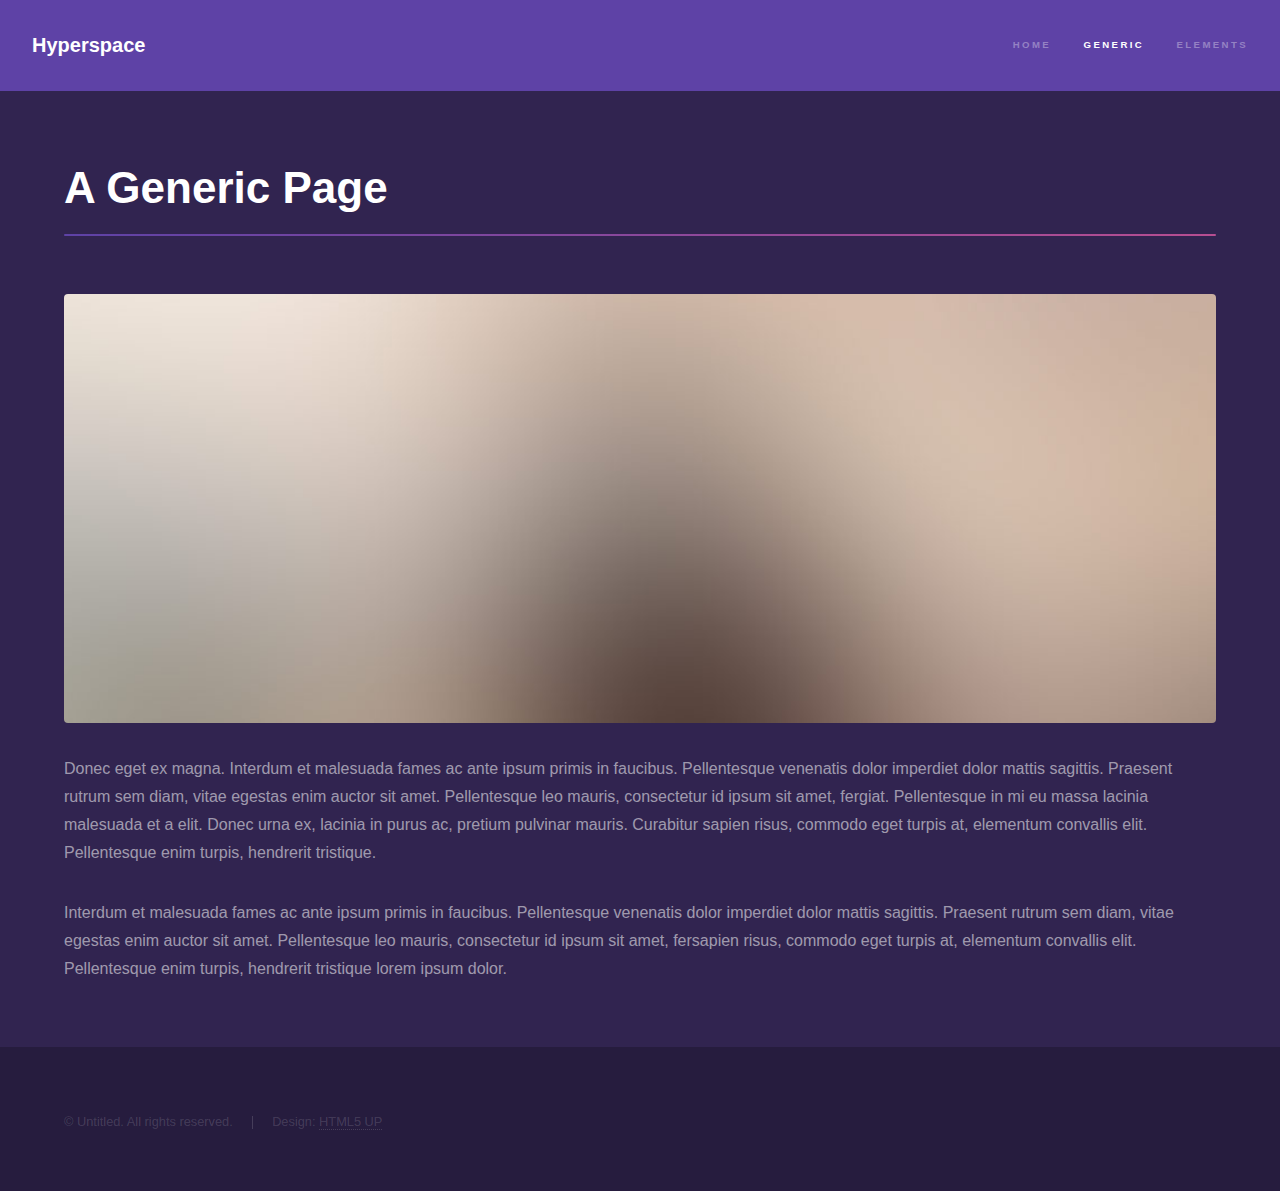
==== generic.html @ bdee4305 "initial commit" ====
<!DOCTYPE HTML>
<!--
	Hyperspace by HTML5 UP
	html5up.net | @ajlkn
	Free for personal and commercial use under the CCA 3.0 license (html5up.net/license)
-->
<html>
	<head>
		<title>Generic - Hyperspace by HTML5 UP</title>
		<meta charset="utf-8" />
		<meta name="viewport" content="width=device-width, initial-scale=1, user-scalable=no" />
		<link rel="stylesheet" href="assets/css/main.css" />
		<noscript><link rel="stylesheet" href="assets/css/noscript.css" /></noscript>
	</head>
	<body class="is-preload">

		<!-- Header -->
			<header id="header">
				<a href="index.html" class="title">Hyperspace</a>
				<nav>
					<ul>
						<li><a href="index.html">Home</a></li>
						<li><a href="generic.html" class="active">Generic</a></li>
						<li><a href="elements.html">Elements</a></li>
					</ul>
				</nav>
			</header>

		<!-- Wrapper -->
			<div id="wrapper">

				<!-- Main -->
					<section id="main" class="wrapper">
						<div class="inner">
							<h1 class="major">A Generic Page</h1>
							<span class="image fit"><img src="images/pic04.jpg" alt="" /></span>
							<p>Donec eget ex magna. Interdum et malesuada fames ac ante ipsum primis in faucibus. Pellentesque venenatis dolor imperdiet dolor mattis sagittis. Praesent rutrum sem diam, vitae egestas enim auctor sit amet. Pellentesque leo mauris, consectetur id ipsum sit amet, fergiat. Pellentesque in mi eu massa lacinia malesuada et a elit. Donec urna ex, lacinia in purus ac, pretium pulvinar mauris. Curabitur sapien risus, commodo eget turpis at, elementum convallis elit. Pellentesque enim turpis, hendrerit tristique.</p>
							<p>Interdum et malesuada fames ac ante ipsum primis in faucibus. Pellentesque venenatis dolor imperdiet dolor mattis sagittis. Praesent rutrum sem diam, vitae egestas enim auctor sit amet. Pellentesque leo mauris, consectetur id ipsum sit amet, fersapien risus, commodo eget turpis at, elementum convallis elit. Pellentesque enim turpis, hendrerit tristique lorem ipsum dolor.</p>
						</div>
					</section>

			</div>

		<!-- Footer -->
			<footer id="footer" class="wrapper alt">
				<div class="inner">
					<ul class="menu">
						<li>&copy; Untitled. All rights reserved.</li><li>Design: <a href="http://html5up.net">HTML5 UP</a></li>
					</ul>
				</div>
			</footer>

		<!-- Scripts -->
			<script src="assets/js/jquery.min.js"></script>
			<script src="assets/js/jquery.scrollex.min.js"></script>
			<script src="assets/js/jquery.scrolly.min.js"></script>
			<script src="assets/js/browser.min.js"></script>
			<script src="assets/js/breakpoints.min.js"></script>
			<script src="assets/js/util.js"></script>
			<script src="assets/js/main.js"></script>

	</body>
</html>
---- assets/css/main.css ----
@import url(fontawesome-all.min.css);

/*
	Hyperspace by HTML5 UP
	html5up.net | @ajlkn
	Free for personal and commercial use under the CCA 3.0 license (html5up.net/license)
*/

html, body, div, span, applet, object,
iframe, h1, h2, h3, h4, h5, h6, p, blockquote,
pre, a, abbr, acronym, address, big, cite,
code, del, dfn, em, img, ins, kbd, q, s, samp,
small, strike, strong, sub, sup, tt, var, b,
u, i, center, dl, dt, dd, ol, ul, li, fieldset,
form, label, legend, table, caption, tbody,
tfoot, thead, tr, th, td, article, aside,
canvas, details, embed, figure, figcaption,
footer, header, hgroup, menu, nav, output, ruby,
section, summary, time, mark, audio, video {
	margin: 0;
	padding: 0;
	border: 0;
	font-size: 100%;
	font: inherit;
	vertical-align: baseline;}

article, aside, details, figcaption, figure,
footer, header, hgroup, menu, nav, section {
	display: block;}

body {
	line-height: 1;
}

ol, ul {
	list-style: none;
}

blockquote, q {
	quotes: none;
}

	blockquote:before, blockquote:after, q:before, q:after {
		content: '';
		content: none;
	}

table {
	border-collapse: collapse;
	border-spacing: 0;
}

body {
	-webkit-text-size-adjust: none;
}

mark {
	background-color: transparent;
	color: inherit;
}

input::-moz-focus-inner {
	border: 0;
	padding: 0;
}

input, select, textarea {
	-moz-appearance: none;
	-webkit-appearance: none;
	-ms-appearance: none;
	appearance: none;
}

/* Basic */

	@-ms-viewport {
		width: device-width;
	}

	body {
		-ms-overflow-style: scrollbar;
	}

	@media screen and (max-width: 480px) {

		html, body {
			min-width: 320px;
		}

	}

	html {
		box-sizing: border-box;
	}

	*, *:before, *:after {
		box-sizing: inherit;
	}

	body {
		background: #312450;
	}

		body.is-preload *, body.is-preload *:before, body.is-preload *:after {
			-moz-animation: none !important;
			-webkit-animation: none !important;
			-ms-animation: none !important;
			animation: none !important;
			-moz-transition: none !important;
			-webkit-transition: none !important;
			-ms-transition: none !important;
			transition: none !important;
		}

/* Type */

	body, input, select, textarea {
		color: rgba(255, 255, 255, 0.55);
		font-family: Arial, Helvetica, sans-serif;
		font-size: 16.5pt;
		font-weight: normal;
		line-height: 1.75;
	}

		@media screen and (max-width: 1680px) {

			body, input, select, textarea {
				font-size: 13pt;
			}

		}

		@media screen and (max-width: 1280px) {

			body, input, select, textarea {
				font-size: 12pt;
			}

		}

		@media screen and (max-width: 360px) {

			body, input, select, textarea {
				font-size: 11pt;
			}

		}

	a {
		-moz-transition: color 0.2s ease, border-bottom-color 0.2s ease;
		-webkit-transition: color 0.2s ease, border-bottom-color 0.2s ease;
		-ms-transition: color 0.2s ease, border-bottom-color 0.2s ease;
		transition: color 0.2s ease, border-bottom-color 0.2s ease;
		border-bottom: dotted 1px rgba(255, 255, 255, 0.35);
		color: inherit;
		text-decoration: none;
	}

		a:hover {
			border-bottom-color: transparent;
			color: #ffffff;
		}

	strong, b {
		color: #ffffff;
		font-weight: bold;
	}

	em, i {
		font-style: italic;
	}

	p {
		margin: 0 0 2em 0;
	}

	h1, h2, h3, h4, h5, h6 {
		color: #ffffff;
		font-weight: bold;
		line-height: 1.5;
		margin: 0 0 0.5em 0;
	}

		h1 a, h2 a, h3 a, h4 a, h5 a, h6 a {
			color: inherit;
			text-decoration: none;
		}

	h1 {
		font-size: 2.75em;
	}

		h1.major {
			margin: 0 0 1.3em 0;
			position: relative;
			padding-bottom: 0.35em;
		}

			h1.major:after {
				background-image: -moz-linear-gradient(to right, #5e42a6, #b74e91);
				background-image: -webkit-linear-gradient(to right, #5e42a6, #b74e91);
				background-image: -ms-linear-gradient(to right, #5e42a6, #b74e91);
				background-image: linear-gradient(to right, #5e42a6, #b74e91);
				-moz-transition: max-width 0.2s ease;
				-webkit-transition: max-width 0.2s ease;
				-ms-transition: max-width 0.2s ease;
				transition: max-width 0.2s ease;
				border-radius: 0.2em;
				bottom: 0;
				content: '';
				height: 0.05em;
				position: absolute;
				right: 0;
				width: 100%;
			}

	h2 {
		font-size: 1.75em;
	}

	h3 {
		font-size: 1.1em;
	}

	h4 {
		font-size: 1em;
	}

	h5 {
		font-size: 0.8em;
	}

	h6 {
		font-size: 0.6em;
	}

	@media screen and (max-width: 736px) {

		h1 {
			font-size: 2em;
		}

		h2 {
			font-size: 1.25em;
		}

		h3 {
			font-size: 1em;
		}

		h4 {
			font-size: 0.8em;
		}

		h5 {
			font-size: 0.6em;
		}

		h6 {
			font-size: 0.6em;
		}

	}

	sub {
		font-size: 0.8em;
		position: relative;
		top: 0.5em;
	}

	sup {
		font-size: 0.8em;
		position: relative;
		top: -0.5em;
	}

	blockquote {
		border-left: solid 4px rgba(255, 255, 255, 0.15);
		font-style: italic;
		margin: 0 0 2em 0;
		padding: 0.5em 0 0.5em 2em;
	}

	code {
		background: rgba(255, 255, 255, 0.05);
		border-radius: 0.25em;
		border: solid 1px rgba(255, 255, 255, 0.15);
		font-family: "Courier New", monospace;
		font-size: 0.9em;
		margin: 0 0.25em;
		padding: 0.25em 0.65em;
	}

	pre {
		-webkit-overflow-scrolling: touch;
		font-family: "Courier New", monospace;
		font-size: 0.9em;
		margin: 0 0 2em 0;
	}

		pre code {
			display: block;
			line-height: 1.75em;
			padding: 1em 1.5em;
			overflow-x: auto;
		}

	hr {
		border: 0;
		border-bottom: solid 1px rgba(255, 255, 255, 0.15);
		margin: 2em 0;
	}

		hr.major {
			margin: 3em 0;
		}

	.align-left {
		text-align: left;
	}

	.align-center {
		text-align: center;
	}

	.align-right {
		text-align: right;
	}

/* Row */

	.row {
		display: flex;
		flex-wrap: wrap;
		box-sizing: border-box;
		align-items: stretch;
	}

		.row > * {
			box-sizing: border-box;
		}

		.row.gtr-uniform > * > :last-child {
			margin-bottom: 0;
		}

		.row.aln-left {
			justify-content: flex-start;
		}

		.row.aln-center {
			justify-content: center;
		}

		.row.aln-right {
			justify-content: flex-end;
		}

		.row.aln-top {
			align-items: flex-start;
		}

		.row.aln-middle {
			align-items: center;
		}

		.row.aln-bottom {
			align-items: flex-end;
		}

		.row > .imp {
			order: -1;
		}

		.row > .col-1 {
			width: 8.33333%;
		}

		.row > .off-1 {
			margin-left: 8.33333%;
		}

		.row > .col-2 {
			width: 16.66667%;
		}

		.row > .off-2 {
			margin-left: 16.66667%;
		}

		.row > .col-3 {
			width: 25%;
		}

		.row > .off-3 {
			margin-left: 25%;
		}

		.row > .col-4 {
			width: 33.33333%;
		}

		.row > .off-4 {
			margin-left: 33.33333%;
		}

		.row > .col-5 {
			width: 41.66667%;
		}

		.row > .off-5 {
			margin-left: 41.66667%;
		}

		.row > .col-6 {
			width: 50%;
		}

		.row > .off-6 {
			margin-left: 50%;
		}

		.row > .col-7 {
			width: 58.33333%;
		}

		.row > .off-7 {
			margin-left: 58.33333%;
		}

		.row > .col-8 {
			width: 66.66667%;
		}

		.row > .off-8 {
			margin-left: 66.66667%;
		}

		.row > .col-9 {
			width: 75%;
		}

		.row > .off-9 {
			margin-left: 75%;
		}

		.row > .col-10 {
			width: 83.33333%;
		}

		.row > .off-10 {
			margin-left: 83.33333%;
		}

		.row > .col-11 {
			width: 91.66667%;
		}

		.row > .off-11 {
			margin-left: 91.66667%;
		}

		.row > .col-12 {
			width: 100%;
		}

		.row > .off-12 {
			margin-left: 100%;
		}

		.row.gtr-0 {
			margin-top: 0;
			margin-left: 0em;
		}

			.row.gtr-0 > * {
				padding: 0 0 0 0em;
			}

			.row.gtr-0.gtr-uniform {
				margin-top: 0em;
			}

				.row.gtr-0.gtr-uniform > * {
					padding-top: 0em;
				}

		.row.gtr-25 {
			margin-top: 0;
			margin-left: -0.375em;
		}

			.row.gtr-25 > * {
				padding: 0 0 0 0.375em;
			}

			.row.gtr-25.gtr-uniform {
				margin-top: -0.375em;
			}

				.row.gtr-25.gtr-uniform > * {
					padding-top: 0.375em;
				}

		.row.gtr-50 {
			margin-top: 0;
			margin-left: -0.75em;
		}

			.row.gtr-50 > * {
				padding: 0 0 0 0.75em;
			}

			.row.gtr-50.gtr-uniform {
				margin-top: -0.75em;
			}

				.row.gtr-50.gtr-uniform > * {
					padding-top: 0.75em;
				}

		.row {
			margin-top: 0;
			margin-left: -1.5em;
		}

			.row > * {
				padding: 0 0 0 1.5em;
			}

			.row.gtr-uniform {
				margin-top: -1.5em;
			}

				.row.gtr-uniform > * {
					padding-top: 1.5em;
				}

		.row.gtr-150 {
			margin-top: 0;
			margin-left: -2.25em;
		}

			.row.gtr-150 > * {
				padding: 0 0 0 2.25em;
			}

			.row.gtr-150.gtr-uniform {
				margin-top: -2.25em;
			}

				.row.gtr-150.gtr-uniform > * {
					padding-top: 2.25em;
				}

		.row.gtr-200 {
			margin-top: 0;
			margin-left: -3em;
		}

			.row.gtr-200 > * {
				padding: 0 0 0 3em;
			}

			.row.gtr-200.gtr-uniform {
				margin-top: -3em;
			}

				.row.gtr-200.gtr-uniform > * {
					padding-top: 3em;
				}

		@media screen and (max-width: 1680px) {

			.row {
				display: flex;
				flex-wrap: wrap;
				box-sizing: border-box;
				align-items: stretch;
			}

				.row > * {
					box-sizing: border-box;
				}

				.row.gtr-uniform > * > :last-child {
					margin-bottom: 0;
				}

				.row.aln-left {
					justify-content: flex-start;
				}

				.row.aln-center {
					justify-content: center;
				}

				.row.aln-right {
					justify-content: flex-end;
				}

				.row.aln-top {
					align-items: flex-start;
				}

				.row.aln-middle {
					align-items: center;
				}

				.row.aln-bottom {
					align-items: flex-end;
				}

				.row > .imp-xlarge {
					order: -1;
				}

				.row > .col-1-xlarge {
					width: 8.33333%;
				}

				.row > .off-1-xlarge {
					margin-left: 8.33333%;
				}

				.row > .col-2-xlarge {
					width: 16.66667%;
				}

				.row > .off-2-xlarge {
					margin-left: 16.66667%;
				}

				.row > .col-3-xlarge {
					width: 25%;
				}

				.row > .off-3-xlarge {
					margin-left: 25%;
				}

				.row > .col-4-xlarge {
					width: 33.33333%;
				}

				.row > .off-4-xlarge {
					margin-left: 33.33333%;
				}

				.row > .col-5-xlarge {
					width: 41.66667%;
				}

				.row > .off-5-xlarge {
					margin-left: 41.66667%;
				}

				.row > .col-6-xlarge {
					width: 50%;
				}

				.row > .off-6-xlarge {
					margin-left: 50%;
				}

				.row > .col-7-xlarge {
					width: 58.33333%;
				}

				.row > .off-7-xlarge {
					margin-left: 58.33333%;
				}

				.row > .col-8-xlarge {
					width: 66.66667%;
				}

				.row > .off-8-xlarge {
					margin-left: 66.66667%;
				}

				.row > .col-9-xlarge {
					width: 75%;
				}

				.row > .off-9-xlarge {
					margin-left: 75%;
				}

				.row > .col-10-xlarge {
					width: 83.33333%;
				}

				.row > .off-10-xlarge {
					margin-left: 83.33333%;
				}

				.row > .col-11-xlarge {
					width: 91.66667%;
				}

				.row > .off-11-xlarge {
					margin-left: 91.66667%;
				}

				.row > .col-12-xlarge {
					width: 100%;
				}

				.row > .off-12-xlarge {
					margin-left: 100%;
				}

				.row.gtr-0 {
					margin-top: 0;
					margin-left: 0em;
				}

					.row.gtr-0 > * {
						padding: 0 0 0 0em;
					}

					.row.gtr-0.gtr-uniform {
						margin-top: 0em;
					}

						.row.gtr-0.gtr-uniform > * {
							padding-top: 0em;
						}

				.row.gtr-25 {
					margin-top: 0;
					margin-left: -0.375em;
				}

					.row.gtr-25 > * {
						padding: 0 0 0 0.375em;
					}

					.row.gtr-25.gtr-uniform {
						margin-top: -0.375em;
					}

						.row.gtr-25.gtr-uniform > * {
							padding-top: 0.375em;
						}

				.row.gtr-50 {
					margin-top: 0;
					margin-left: -0.75em;
				}

					.row.gtr-50 > * {
						padding: 0 0 0 0.75em;
					}

					.row.gtr-50.gtr-uniform {
						margin-top: -0.75em;
					}

						.row.gtr-50.gtr-uniform > * {
							padding-top: 0.75em;
						}

				.row {
					margin-top: 0;
					margin-left: -1.5em;
				}

					.row > * {
						padding: 0 0 0 1.5em;
					}

					.row.gtr-uniform {
						margin-top: -1.5em;
					}

						.row.gtr-uniform > * {
							padding-top: 1.5em;
						}

				.row.gtr-150 {
					margin-top: 0;
					margin-left: -2.25em;
				}

					.row.gtr-150 > * {
						padding: 0 0 0 2.25em;
					}

					.row.gtr-150.gtr-uniform {
						margin-top: -2.25em;
					}

						.row.gtr-150.gtr-uniform > * {
							padding-top: 2.25em;
						}

				.row.gtr-200 {
					margin-top: 0;
					margin-left: -3em;
				}

					.row.gtr-200 > * {
						padding: 0 0 0 3em;
					}

					.row.gtr-200.gtr-uniform {
						margin-top: -3em;
					}

						.row.gtr-200.gtr-uniform > * {
							padding-top: 3em;
						}

		}

		@media screen and (max-width: 1280px) {

			.row {
				display: flex;
				flex-wrap: wrap;
				box-sizing: border-box;
				align-items: stretch;
			}

				.row > * {
					box-sizing: border-box;
				}

				.row.gtr-uniform > * > :last-child {
					margin-bottom: 0;
				}

				.row.aln-left {
					justify-content: flex-start;
				}

				.row.aln-center {
					justify-content: center;
				}

				.row.aln-right {
					justify-content: flex-end;
				}

				.row.aln-top {
					align-items: flex-start;
				}

				.row.aln-middle {
					align-items: center;
				}

				.row.aln-bottom {
					align-items: flex-end;
				}

				.row > .imp-large {
					order: -1;
				}

				.row > .col-1-large {
					width: 8.33333%;
				}

				.row > .off-1-large {
					margin-left: 8.33333%;
				}

				.row > .col-2-large {
					width: 16.66667%;
				}

				.row > .off-2-large {
					margin-left: 16.66667%;
				}

				.row > .col-3-large {
					width: 25%;
				}

				.row > .off-3-large {
					margin-left: 25%;
				}

				.row > .col-4-large {
					width: 33.33333%;
				}

				.row > .off-4-large {
					margin-left: 33.33333%;
				}

				.row > .col-5-large {
					width: 41.66667%;
				}

				.row > .off-5-large {
					margin-left: 41.66667%;
				}

				.row > .col-6-large {
					width: 50%;
				}

				.row > .off-6-large {
					margin-left: 50%;
				}

				.row > .col-7-large {
					width: 58.33333%;
				}

				.row > .off-7-large {
					margin-left: 58.33333%;
				}

				.row > .col-8-large {
					width: 66.66667%;
				}

				.row > .off-8-large {
					margin-left: 66.66667%;
				}

				.row > .col-9-large {
					width: 75%;
				}

				.row > .off-9-large {
					margin-left: 75%;
				}

				.row > .col-10-large {
					width: 83.33333%;
				}

				.row > .off-10-large {
					margin-left: 83.33333%;
				}

				.row > .col-11-large {
					width: 91.66667%;
				}

				.row > .off-11-large {
					margin-left: 91.66667%;
				}

				.row > .col-12-large {
					width: 100%;
				}

				.row > .off-12-large {
					margin-left: 100%;
				}

				.row.gtr-0 {
					margin-top: 0;
					margin-left: 0em;
				}

					.row.gtr-0 > * {
						padding: 0 0 0 0em;
					}

					.row.gtr-0.gtr-uniform {
						margin-top: 0em;
					}

						.row.gtr-0.gtr-uniform > * {
							padding-top: 0em;
						}

				.row.gtr-25 {
					margin-top: 0;
					margin-left: -0.375em;
				}

					.row.gtr-25 > * {
						padding: 0 0 0 0.375em;
					}

					.row.gtr-25.gtr-uniform {
						margin-top: -0.375em;
					}

						.row.gtr-25.gtr-uniform > * {
							padding-top: 0.375em;
						}

				.row.gtr-50 {
					margin-top: 0;
					margin-left: -0.75em;
				}

					.row.gtr-50 > * {
						padding: 0 0 0 0.75em;
					}

					.row.gtr-50.gtr-uniform {
						margin-top: -0.75em;
					}

						.row.gtr-50.gtr-uniform > * {
							padding-top: 0.75em;
						}

				.row {
					margin-top: 0;
					margin-left: -1.5em;
				}

					.row > * {
						padding: 0 0 0 1.5em;
					}

					.row.gtr-uniform {
						margin-top: -1.5em;
					}

						.row.gtr-uniform > * {
							padding-top: 1.5em;
						}

				.row.gtr-150 {
					margin-top: 0;
					margin-left: -2.25em;
				}

					.row.gtr-150 > * {
						padding: 0 0 0 2.25em;
					}

					.row.gtr-150.gtr-uniform {
						margin-top: -2.25em;
					}

						.row.gtr-150.gtr-uniform > * {
							padding-top: 2.25em;
						}

				.row.gtr-200 {
					margin-top: 0;
					margin-left: -3em;
				}

					.row.gtr-200 > * {
						padding: 0 0 0 3em;
					}

					.row.gtr-200.gtr-uniform {
						margin-top: -3em;
					}

						.row.gtr-200.gtr-uniform > * {
							padding-top: 3em;
						}

		}

		@media screen and (max-width: 980px) {

			.row {
				display: flex;
				flex-wrap: wrap;
				box-sizing: border-box;
				align-items: stretch;
			}

				.row > * {
					box-sizing: border-box;
				}

				.row.gtr-uniform > * > :last-child {
					margin-bottom: 0;
				}

				.row.aln-left {
					justify-content: flex-start;
				}

				.row.aln-center {
					justify-content: center;
				}

				.row.aln-right {
					justify-content: flex-end;
				}

				.row.aln-top {
					align-items: flex-start;
				}

				.row.aln-middle {
					align-items: center;
				}

				.row.aln-bottom {
					align-items: flex-end;
				}

				.row > .imp-medium {
					order: -1;
				}

				.row > .col-1-medium {
					width: 8.33333%;
				}

				.row > .off-1-medium {
					margin-left: 8.33333%;
				}

				.row > .col-2-medium {
					width: 16.66667%;
				}

				.row > .off-2-medium {
					margin-left: 16.66667%;
				}

				.row > .col-3-medium {
					width: 25%;
				}

				.row > .off-3-medium {
					margin-left: 25%;
				}

				.row > .col-4-medium {
					width: 33.33333%;
				}

				.row > .off-4-medium {
					margin-left: 33.33333%;
				}

				.row > .col-5-medium {
					width: 41.66667%;
				}

				.row > .off-5-medium {
					margin-left: 41.66667%;
				}

				.row > .col-6-medium {
					width: 50%;
				}

				.row > .off-6-medium {
					margin-left: 50%;
				}

				.row > .col-7-medium {
					width: 58.33333%;
				}

				.row > .off-7-medium {
					margin-left: 58.33333%;
				}

				.row > .col-8-medium {
					width: 66.66667%;
				}

				.row > .off-8-medium {
					margin-left: 66.66667%;
				}

				.row > .col-9-medium {
					width: 75%;
				}

				.row > .off-9-medium {
					margin-left: 75%;
				}

				.row > .col-10-medium {
					width: 83.33333%;
				}

				.row > .off-10-medium {
					margin-left: 83.33333%;
				}

				.row > .col-11-medium {
					width: 91.66667%;
				}

				.row > .off-11-medium {
					margin-left: 91.66667%;
				}

				.row > .col-12-medium {
					width: 100%;
				}

				.row > .off-12-medium {
					margin-left: 100%;
				}

				.row.gtr-0 {
					margin-top: 0;
					margin-left: 0em;
				}

					.row.gtr-0 > * {
						padding: 0 0 0 0em;
					}

					.row.gtr-0.gtr-uniform {
						margin-top: 0em;
					}

						.row.gtr-0.gtr-uniform > * {
							padding-top: 0em;
						}

				.row.gtr-25 {
					margin-top: 0;
					margin-left: -0.375em;
				}

					.row.gtr-25 > * {
						padding: 0 0 0 0.375em;
					}

					.row.gtr-25.gtr-uniform {
						margin-top: -0.375em;
					}

						.row.gtr-25.gtr-uniform > * {
							padding-top: 0.375em;
						}

				.row.gtr-50 {
					margin-top: 0;
					margin-left: -0.75em;
				}

					.row.gtr-50 > * {
						padding: 0 0 0 0.75em;
					}

					.row.gtr-50.gtr-uniform {
						margin-top: -0.75em;
					}

						.row.gtr-50.gtr-uniform > * {
							padding-top: 0.75em;
						}

				.row {
					margin-top: 0;
					margin-left: -1.5em;
				}

					.row > * {
						padding: 0 0 0 1.5em;
					}

					.row.gtr-uniform {
						margin-top: -1.5em;
					}

						.row.gtr-uniform > * {
							padding-top: 1.5em;
						}

				.row.gtr-150 {
					margin-top: 0;
					margin-left: -2.25em;
				}

					.row.gtr-150 > * {
						padding: 0 0 0 2.25em;
					}

					.row.gtr-150.gtr-uniform {
						margin-top: -2.25em;
					}

						.row.gtr-150.gtr-uniform > * {
							padding-top: 2.25em;
						}

				.row.gtr-200 {
					margin-top: 0;
					margin-left: -3em;
				}

					.row.gtr-200 > * {
						padding: 0 0 0 3em;
					}

					.row.gtr-200.gtr-uniform {
						margin-top: -3em;
					}

						.row.gtr-200.gtr-uniform > * {
							padding-top: 3em;
						}

		}

		@media screen and (max-width: 736px) {

			.row {
				display: flex;
				flex-wrap: wrap;
				box-sizing: border-box;
				align-items: stretch;
			}

				.row > * {
					box-sizing: border-box;
				}

				.row.gtr-uniform > * > :last-child {
					margin-bottom: 0;
				}

				.row.aln-left {
					justify-content: flex-start;
				}

				.row.aln-center {
					justify-content: center;
				}

				.row.aln-right {
					justify-content: flex-end;
				}

				.row.aln-top {
					align-items: flex-start;
				}

				.row.aln-middle {
					align-items: center;
				}

				.row.aln-bottom {
					align-items: flex-end;
				}

				.row > .imp-small {
					order: -1;
				}

				.row > .col-1-small {
					width: 8.33333%;
				}

				.row > .off-1-small {
					margin-left: 8.33333%;
				}

				.row > .col-2-small {
					width: 16.66667%;
				}

				.row > .off-2-small {
					margin-left: 16.66667%;
				}

				.row > .col-3-small {
					width: 25%;
				}

				.row > .off-3-small {
					margin-left: 25%;
				}

				.row > .col-4-small {
					width: 33.33333%;
				}

				.row > .off-4-small {
					margin-left: 33.33333%;
				}

				.row > .col-5-small {
					width: 41.66667%;
				}

				.row > .off-5-small {
					margin-left: 41.66667%;
				}

				.row > .col-6-small {
					width: 50%;
				}

				.row > .off-6-small {
					margin-left: 50%;
				}

				.row > .col-7-small {
					width: 58.33333%;
				}

				.row > .off-7-small {
					margin-left: 58.33333%;
				}

				.row > .col-8-small {
					width: 66.66667%;
				}

				.row > .off-8-small {
					margin-left: 66.66667%;
				}

				.row > .col-9-small {
					width: 75%;
				}

				.row > .off-9-small {
					margin-left: 75%;
				}

				.row > .col-10-small {
					width: 83.33333%;
				}

				.row > .off-10-small {
					margin-left: 83.33333%;
				}

				.row > .col-11-small {
					width: 91.66667%;
				}

				.row > .off-11-small {
					margin-left: 91.66667%;
				}

				.row > .col-12-small {
					width: 100%;
				}

				.row > .off-12-small {
					margin-left: 100%;
				}

				.row.gtr-0 {
					margin-top: 0;
					margin-left: 0em;
				}

					.row.gtr-0 > * {
						padding: 0 0 0 0em;
					}

					.row.gtr-0.gtr-uniform {
						margin-top: 0em;
					}

						.row.gtr-0.gtr-uniform > * {
							padding-top: 0em;
						}

				.row.gtr-25 {
					margin-top: 0;
					margin-left: -0.375em;
				}

					.row.gtr-25 > * {
						padding: 0 0 0 0.375em;
					}

					.row.gtr-25.gtr-uniform {
						margin-top: -0.375em;
					}

						.row.gtr-25.gtr-uniform > * {
							padding-top: 0.375em;
						}

				.row.gtr-50 {
					margin-top: 0;
					margin-left: -0.75em;
				}

					.row.gtr-50 > * {
						padding: 0 0 0 0.75em;
					}

					.row.gtr-50.gtr-uniform {
						margin-top: -0.75em;
					}

						.row.gtr-50.gtr-uniform > * {
							padding-top: 0.75em;
						}

				.row {
					margin-top: 0;
					margin-left: -1.5em;
				}

					.row > * {
						padding: 0 0 0 1.5em;
					}

					.row.gtr-uniform {
						margin-top: -1.5em;
					}

						.row.gtr-uniform > * {
							padding-top: 1.5em;
						}

				.row.gtr-150 {
					margin-top: 0;
					margin-left: -2.25em;
				}

					.row.gtr-150 > * {
						padding: 0 0 0 2.25em;
					}

					.row.gtr-150.gtr-uniform {
						margin-top: -2.25em;
					}

						.row.gtr-150.gtr-uniform > * {
							padding-top: 2.25em;
						}

				.row.gtr-200 {
					margin-top: 0;
					margin-left: -3em;
				}

					.row.gtr-200 > * {
						padding: 0 0 0 3em;
					}

					.row.gtr-200.gtr-uniform {
						margin-top: -3em;
					}

						.row.gtr-200.gtr-uniform > * {
							padding-top: 3em;
						}

		}

		@media screen and (max-width: 480px) {

			.row {
				display: flex;
				flex-wrap: wrap;
				box-sizing: border-box;
				align-items: stretch;
			}

				.row > * {
					box-sizing: border-box;
				}

				.row.gtr-uniform > * > :last-child {
					margin-bottom: 0;
				}

				.row.aln-left {
					justify-content: flex-start;
				}

				.row.aln-center {
					justify-content: center;
				}

				.row.aln-right {
					justify-content: flex-end;
				}

				.row.aln-top {
					align-items: flex-start;
				}

				.row.aln-middle {
					align-items: center;
				}

				.row.aln-bottom {
					align-items: flex-end;
				}

				.row > .imp-xsmall {
					order: -1;
				}

				.row > .col-1-xsmall {
					width: 8.33333%;
				}

				.row > .off-1-xsmall {
					margin-left: 8.33333%;
				}

				.row > .col-2-xsmall {
					width: 16.66667%;
				}

				.row > .off-2-xsmall {
					margin-left: 16.66667%;
				}

				.row > .col-3-xsmall {
					width: 25%;
				}

				.row > .off-3-xsmall {
					margin-left: 25%;
				}

				.row > .col-4-xsmall {
					width: 33.33333%;
				}

				.row > .off-4-xsmall {
					margin-left: 33.33333%;
				}

				.row > .col-5-xsmall {
					width: 41.66667%;
				}

				.row > .off-5-xsmall {
					margin-left: 41.66667%;
				}

				.row > .col-6-xsmall {
					width: 50%;
				}

				.row > .off-6-xsmall {
					margin-left: 50%;
				}

				.row > .col-7-xsmall {
					width: 58.33333%;
				}

				.row > .off-7-xsmall {
					margin-left: 58.33333%;
				}

				.row > .col-8-xsmall {
					width: 66.66667%;
				}

				.row > .off-8-xsmall {
					margin-left: 66.66667%;
				}

				.row > .col-9-xsmall {
					width: 75%;
				}

				.row > .off-9-xsmall {
					margin-left: 75%;
				}

				.row > .col-10-xsmall {
					width: 83.33333%;
				}

				.row > .off-10-xsmall {
					margin-left: 83.33333%;
				}

				.row > .col-11-xsmall {
					width: 91.66667%;
				}

				.row > .off-11-xsmall {
					margin-left: 91.66667%;
				}

				.row > .col-12-xsmall {
					width: 100%;
				}

				.row > .off-12-xsmall {
					margin-left: 100%;
				}

				.row.gtr-0 {
					margin-top: 0;
					margin-left: 0em;
				}

					.row.gtr-0 > * {
						padding: 0 0 0 0em;
					}

					.row.gtr-0.gtr-uniform {
						margin-top: 0em;
					}

						.row.gtr-0.gtr-uniform > * {
							padding-top: 0em;
						}

				.row.gtr-25 {
					margin-top: 0;
					margin-left: -0.375em;
				}

					.row.gtr-25 > * {
						padding: 0 0 0 0.375em;
					}

					.row.gtr-25.gtr-uniform {
						margin-top: -0.375em;
					}

						.row.gtr-25.gtr-uniform > * {
							padding-top: 0.375em;
						}

				.row.gtr-50 {
					margin-top: 0;
					margin-left: -0.75em;
				}

					.row.gtr-50 > * {
						padding: 0 0 0 0.75em;
					}

					.row.gtr-50.gtr-uniform {
						margin-top: -0.75em;
					}

						.row.gtr-50.gtr-uniform > * {
							padding-top: 0.75em;
						}

				.row {
					margin-top: 0;
					margin-left: -1.5em;
				}

					.row > * {
						padding: 0 0 0 1.5em;
					}

					.row.gtr-uniform {
						margin-top: -1.5em;
					}

						.row.gtr-uniform > * {
							padding-top: 1.5em;
						}

				.row.gtr-150 {
					margin-top: 0;
					margin-left: -2.25em;
				}

					.row.gtr-150 > * {
						padding: 0 0 0 2.25em;
					}

					.row.gtr-150.gtr-uniform {
						margin-top: -2.25em;
					}

						.row.gtr-150.gtr-uniform > * {
							padding-top: 2.25em;
						}

				.row.gtr-200 {
					margin-top: 0;
					margin-left: -3em;
				}

					.row.gtr-200 > * {
						padding: 0 0 0 3em;
					}

					.row.gtr-200.gtr-uniform {
						margin-top: -3em;
					}

						.row.gtr-200.gtr-uniform > * {
							padding-top: 3em;
						}

		}

/* Box */

	.box {
		border-radius: 0.25em;
		border: solid 1px rgba(255, 255, 255, 0.15);
		margin-bottom: 2em;
		padding: 1.5em;
	}

		.box > :last-child,
		.box > :last-child > :last-child,
		.box > :last-child > :last-child > :last-child {
			margin-bottom: 0;
		}

		.box.alt {
			border: 0;
			border-radius: 0;
			padding: 0;
		}

/* Button */

	input[type="submit"],
	input[type="reset"],
	input[type="button"],
	button,
	.button {
		-moz-appearance: none;
		-webkit-appearance: none;
		-ms-appearance: none;
		appearance: none;
		-moz-transition: border-color 0.2s ease;
		-webkit-transition: border-color 0.2s ease;
		-ms-transition: border-color 0.2s ease;
		transition: border-color 0.2s ease;
		background-color: transparent;
		border: solid 1px !important;
		border-color: rgba(255, 255, 255, 0.15) !important;
		border-radius: 3em;
		color: #ffffff !important;
		cursor: pointer;
		display: inline-block;
		font-size: 0.6em;
		font-weight: bold;
		height: calc(4.75em + 2px);
		letter-spacing: 0.25em;
		line-height: 4.75em;
		outline: 0;
		padding: 0 3.75em;
		position: relative;
		text-align: center;
		text-decoration: none;
		text-transform: uppercase;
		white-space: nowrap;
	}

		input[type="submit"]:after,
		input[type="reset"]:after,
		input[type="button"]:after,
		button:after,
		.button:after {
			-moz-transform: scale(0.25);
			-webkit-transform: scale(0.25);
			-ms-transform: scale(0.25);
			transform: scale(0.25);
			pointer-events: none;
			-moz-transition: opacity 0.2s ease, -moz-transform 0.2s ease;
			-webkit-transition: opacity 0.2s ease, -webkit-transform 0.2s ease;
			-ms-transition: opacity 0.2s ease, -ms-transform 0.2s ease;
			transition: opacity 0.2s ease, transform 0.2s ease;
			background: #ffffff;
			border-radius: 3em;
			content: '';
			height: 100%;
			left: 0;
			opacity: 0;
			position: absolute;
			top: 0;
			width: 100%;
		}

		input[type="submit"].icon:before,
		input[type="reset"].icon:before,
		input[type="button"].icon:before,
		button.icon:before,
		.button.icon:before {
			margin-right: 0.75em;
		}

		input[type="submit"].fit,
		input[type="reset"].fit,
		input[type="button"].fit,
		button.fit,
		.button.fit {
			width: 100%;
		}

		input[type="submit"].small,
		input[type="reset"].small,
		input[type="button"].small,
		button.small,
		.button.small {
			font-size: 0.4em;
		}

		input[type="submit"].large,
		input[type="reset"].large,
		input[type="button"].large,
		button.large,
		.button.large {
			font-size: 0.8em;
		}

		input[type="submit"].primary,
		input[type="reset"].primary,
		input[type="button"].primary,
		button.primary,
		.button.primary {
			background-color: #ffffff;
			color: #312450 !important;
		}

			input[type="submit"].primary:after,
			input[type="reset"].primary:after,
			input[type="button"].primary:after,
			button.primary:after,
			.button.primary:after {
				display: none;
			}

		input[type="submit"].disabled, input[type="submit"]:disabled,
		input[type="reset"].disabled,
		input[type="reset"]:disabled,
		input[type="button"].disabled,
		input[type="button"]:disabled,
		button.disabled,
		button:disabled,
		.button.disabled,
		.button:disabled {
			cursor: default;
			opacity: 0.5;
			pointer-events: none;
		}

		input[type="submit"]:hover,
		input[type="reset"]:hover,
		input[type="button"]:hover,
		button:hover,
		.button:hover {
			border-color: rgba(255, 255, 255, 0.55) !important;
		}

			input[type="submit"]:hover:after,
			input[type="reset"]:hover:after,
			input[type="button"]:hover:after,
			button:hover:after,
			.button:hover:after {
				opacity: 0.05;
				-moz-transform: scale(1);
				-webkit-transform: scale(1);
				-ms-transform: scale(1);
				transform: scale(1);
			}

			input[type="submit"]:hover:active,
			input[type="reset"]:hover:active,
			input[type="button"]:hover:active,
			button:hover:active,
			.button:hover:active {
				border-color: #ffffff !important;
			}

				input[type="submit"]:hover:active:after,
				input[type="reset"]:hover:active:after,
				input[type="button"]:hover:active:after,
				button:hover:active:after,
				.button:hover:active:after {
					opacity: 0.1;
				}

/* Features */

	.features {
		display: -moz-flex;
		display: -webkit-flex;
		display: -ms-flex;
		display: flex;
		-moz-flex-wrap: wrap;
		-webkit-flex-wrap: wrap;
		-ms-flex-wrap: wrap;
		flex-wrap: wrap;
		border-radius: 0.25em;
		border: solid 1px rgba(255, 255, 255, 0.15);
		background: rgba(255, 255, 255, 0.05);
		margin: 0 0 2em 0;
	}

		.features section {
			padding: 3.5em 3em 1em 7em ;
			width: 50%;
			border-top: solid 1px rgba(255, 255, 255, 0.15);
			position: relative;
		}

			.features section:nth-child(-n + 2) {
				border-top-width: 0;
			}

			.features section:nth-child(2n) {
				border-left: solid 1px rgba(255, 255, 255, 0.15);
			}

			.features section .icon {
				-moz-transition: opacity 0.5s ease, -moz-transform 0.5s ease;
				-webkit-transition: opacity 0.5s ease, -webkit-transform 0.5s ease;
				-ms-transition: opacity 0.5s ease, -ms-transform 0.5s ease;
				transition: opacity 0.5s ease, transform 0.5s ease;
				-moz-transition-delay: 1s;
				-webkit-transition-delay: 1s;
				-ms-transition-delay: 1s;
				transition-delay: 1s;
				-moz-transform: scale(1);
				-webkit-transform: scale(1);
				-ms-transform: scale(1);
				transform: scale(1);
				position: absolute;
				left: 3em;
				top: 3em;
				opacity: 1;
			}

			.features section:nth-child(1) .icon {
				-moz-transition-delay: 0.15s;
				-webkit-transition-delay: 0.15s;
				-ms-transition-delay: 0.15s;
				transition-delay: 0.15s;
			}

			.features section:nth-child(2) .icon {
				-moz-transition-delay: 0.3s;
				-webkit-transition-delay: 0.3s;
				-ms-transition-delay: 0.3s;
				transition-delay: 0.3s;
			}

			.features section:nth-child(3) .icon {
				-moz-transition-delay: 0.45s;
				-webkit-transition-delay: 0.45s;
				-ms-transition-delay: 0.45s;
				transition-delay: 0.45s;
			}

			.features section:nth-child(4) .icon {
				-moz-transition-delay: 0.6s;
				-webkit-transition-delay: 0.6s;
				-ms-transition-delay: 0.6s;
				transition-delay: 0.6s;
			}

			.features section:nth-child(5) .icon {
				-moz-transition-delay: 0.75s;
				-webkit-transition-delay: 0.75s;
				-ms-transition-delay: 0.75s;
				transition-delay: 0.75s;
			}

			.features section:nth-child(6) .icon {
				-moz-transition-delay: 0.9s;
				-webkit-transition-delay: 0.9s;
				-ms-transition-delay: 0.9s;
				transition-delay: 0.9s;
			}

			.features section:nth-child(7) .icon {
				-moz-transition-delay: 1.05s;
				-webkit-transition-delay: 1.05s;
				-ms-transition-delay: 1.05s;
				transition-delay: 1.05s;
			}

			.features section:nth-child(8) .icon {
				-moz-transition-delay: 1.2s;
				-webkit-transition-delay: 1.2s;
				-ms-transition-delay: 1.2s;
				transition-delay: 1.2s;
			}

			.features section:nth-child(9) .icon {
				-moz-transition-delay: 1.35s;
				-webkit-transition-delay: 1.35s;
				-ms-transition-delay: 1.35s;
				transition-delay: 1.35s;
			}

			.features section:nth-child(10) .icon {
				-moz-transition-delay: 1.5s;
				-webkit-transition-delay: 1.5s;
				-ms-transition-delay: 1.5s;
				transition-delay: 1.5s;
			}

			.features section:nth-child(11) .icon {
				-moz-transition-delay: 1.65s;
				-webkit-transition-delay: 1.65s;
				-ms-transition-delay: 1.65s;
				transition-delay: 1.65s;
			}

			.features section:nth-child(12) .icon {
				-moz-transition-delay: 1.8s;
				-webkit-transition-delay: 1.8s;
				-ms-transition-delay: 1.8s;
				transition-delay: 1.8s;
			}

			.features section:nth-child(13) .icon {
				-moz-transition-delay: 1.95s;
				-webkit-transition-delay: 1.95s;
				-ms-transition-delay: 1.95s;
				transition-delay: 1.95s;
			}

			.features section:nth-child(14) .icon {
				-moz-transition-delay: 2.1s;
				-webkit-transition-delay: 2.1s;
				-ms-transition-delay: 2.1s;
				transition-delay: 2.1s;
			}

			.features section:nth-child(15) .icon {
				-moz-transition-delay: 2.25s;
				-webkit-transition-delay: 2.25s;
				-ms-transition-delay: 2.25s;
				transition-delay: 2.25s;
			}

			.features section:nth-child(16) .icon {
				-moz-transition-delay: 2.4s;
				-webkit-transition-delay: 2.4s;
				-ms-transition-delay: 2.4s;
				transition-delay: 2.4s;
			}

			.features section:nth-child(17) .icon {
				-moz-transition-delay: 2.55s;
				-webkit-transition-delay: 2.55s;
				-ms-transition-delay: 2.55s;
				transition-delay: 2.55s;
			}

			.features section:nth-child(18) .icon {
				-moz-transition-delay: 2.7s;
				-webkit-transition-delay: 2.7s;
				-ms-transition-delay: 2.7s;
				transition-delay: 2.7s;
			}

			.features section:nth-child(19) .icon {
				-moz-transition-delay: 2.85s;
				-webkit-transition-delay: 2.85s;
				-ms-transition-delay: 2.85s;
				transition-delay: 2.85s;
			}

			.features section:nth-child(20) .icon {
				-moz-transition-delay: 3s;
				-webkit-transition-delay: 3s;
				-ms-transition-delay: 3s;
				transition-delay: 3s;
			}

		.features.inactive section .icon {
			-moz-transform: scale(0.5);
			-webkit-transform: scale(0.5);
			-ms-transform: scale(0.5);
			transform: scale(0.5);
			opacity: 0;
		}

		@media screen and (max-width: 980px) {

			.features {
				display: block;
			}

				.features section {
					border-top-width: 1px !important;
					border-left-width: 0 !important;
					width: 100%;
				}

					.features section:first-child {
						border-top-width: 0 !important;
					}

		}

		@media screen and (max-width: 736px) {

			.features section {
				padding: 2.5em 1.5em 0.1em 5.5em ;
			}

				.features section .icon {
					left: 1.5em;
					top: 2em;
				}

		}

		@media screen and (max-width: 480px) {

			.features section {
				padding: 2em 1.5em 0.1em 1.5em ;
			}

				.features section .icon {
					left: 0;
					position: relative;
					top: 0;
				}

		}

/* Form */

	form {
		margin: 0 0 2em 0;
	}

		form > :last-child {
			margin-bottom: 0;
		}

		form > .fields {
			display: -moz-flex;
			display: -webkit-flex;
			display: -ms-flex;
			display: flex;
			-moz-flex-wrap: wrap;
			-webkit-flex-wrap: wrap;
			-ms-flex-wrap: wrap;
			flex-wrap: wrap;
			width: calc(100% + 3em);
			margin: -1.5em 0 2em -1.5em;
		}

			form > .fields > .field {
				-moz-flex-grow: 0;
				-webkit-flex-grow: 0;
				-ms-flex-grow: 0;
				flex-grow: 0;
				-moz-flex-shrink: 0;
				-webkit-flex-shrink: 0;
				-ms-flex-shrink: 0;
				flex-shrink: 0;
				padding: 1.5em 0 0 1.5em;
				width: calc(100% - 1.5em);
			}

				form > .fields > .field.half {
					width: calc(50% - 0.75em);
				}

				form > .fields > .field.third {
					width: calc(100%/3 - 0.5em);
				}

				form > .fields > .field.quarter {
					width: calc(25% - 0.375em);
				}

		@media screen and (max-width: 480px) {

			form > .fields {
				width: calc(100% + 3em);
				margin: -1.5em 0 2em -1.5em;
			}

				form > .fields > .field {
					padding: 1.5em 0 0 1.5em;
					width: calc(100% - 1.5em);
				}

					form > .fields > .field.half {
						width: calc(100% - 1.5em);
					}

					form > .fields > .field.third {
						width: calc(100% - 1.5em);
					}

					form > .fields > .field.quarter {
						width: calc(100% - 1.5em);
					}

		}

	label {
		color: #ffffff;
		font-weight: bold;
		line-height: 1.5;
		margin: 0 0 0.7em 0;
		display: block;
		font-size: 1.1em;
	}

	input[type="text"],
	input[type="password"],
	input[type="email"],
	input[type="tel"],
	select,
	textarea {
		-moz-appearance: none;
		-webkit-appearance: none;
		-ms-appearance: none;
		appearance: none;
		background: rgba(255, 255, 255, 0.05);
		border-radius: 0.25em;
		border: none;
		border: solid 1px rgba(255, 255, 255, 0.15);
		color: inherit;
		display: block;
		outline: 0;
		padding: 0 1em;
		text-decoration: none;
		width: 100%;
	}

		input[type="text"]:invalid,
		input[type="password"]:invalid,
		input[type="email"]:invalid,
		input[type="tel"]:invalid,
		select:invalid,
		textarea:invalid {
			box-shadow: none;
		}

		input[type="text"]:focus,
		input[type="password"]:focus,
		input[type="email"]:focus,
		input[type="tel"]:focus,
		select:focus,
		textarea:focus {
			border-color: #ffffff;
			box-shadow: 0 0 0 1px #ffffff;
		}

	select {
		background-image: url("data:image/svg+xml;charset=utf8,%3Csvg xmlns='http://www.w3.org/2000/svg' width='40' height='40' preserveAspectRatio='none' viewBox='0 0 40 40'%3E%3Cpath d='M9.4,12.3l10.4,10.4l10.4-10.4c0.2-0.2,0.5-0.4,0.9-0.4c0.3,0,0.6,0.1,0.9,0.4l3.3,3.3c0.2,0.2,0.4,0.5,0.4,0.9 c0,0.4-0.1,0.6-0.4,0.9L20.7,31.9c-0.2,0.2-0.5,0.4-0.9,0.4c-0.3,0-0.6-0.1-0.9-0.4L4.3,17.3c-0.2-0.2-0.4-0.5-0.4-0.9 c0-0.4,0.1-0.6,0.4-0.9l3.3-3.3c0.2-0.2,0.5-0.4,0.9-0.4S9.1,12.1,9.4,12.3z' fill='rgba(255, 255, 255, 0.15)' /%3E%3C/svg%3E");
		background-size: 1.25rem;
		background-repeat: no-repeat;
		background-position: calc(100% - 1rem) center;
		height: 2.75em;
		padding-right: 2.75em;
		text-overflow: ellipsis;
	}

		select option {
			color: #ffffff;
			background: #312450;
		}

		select:focus::-ms-value {
			background-color: transparent;
		}

		select::-ms-expand {
			display: none;
		}

	input[type="text"],
	input[type="password"],
	input[type="email"],
	select {
		height: 2.75em;
	}

	textarea {
		padding: 0.75em 1em;
	}

		body.is-ie textarea {
			min-height: 10em;
		}

	input[type="checkbox"],
	input[type="radio"] {
		-moz-appearance: none;
		-webkit-appearance: none;
		-ms-appearance: none;
		appearance: none;
		display: block;
		float: left;
		margin-right: -2em;
		opacity: 0;
		width: 1em;
		z-index: -1;
	}

		input[type="checkbox"] + label,
		input[type="radio"] + label {
			text-decoration: none;
			color: rgba(255, 255, 255, 0.55);
			cursor: pointer;
			display: inline-block;
			font-size: 1em;
			font-weight: normal;
			padding-left: 2.4em;
			padding-right: 0.75em;
			position: relative;
		}

			input[type="checkbox"] + label:before,
			input[type="radio"] + label:before {
				-moz-osx-font-smoothing: grayscale;
				-webkit-font-smoothing: antialiased;
				display: inline-block;
				font-style: normal;
				font-variant: normal;
				text-rendering: auto;
				line-height: 1;
				text-transform: none !important;
				font-family: 'Font Awesome 5 Free';
				font-weight: 900;
			}

			input[type="checkbox"] + label:before,
			input[type="radio"] + label:before {
				background: rgba(255, 255, 255, 0.05);
				border-radius: 0.25em;
				border: solid 1px rgba(255, 255, 255, 0.15);
				content: '';
				display: inline-block;
				font-size: 0.8em;
				height: 2.0625em;
				left: 0;
				line-height: 2.0625em;
				position: absolute;
				text-align: center;
				top: 0;
				width: 2.0625em;
			}

		input[type="checkbox"]:checked + label:before,
		input[type="radio"]:checked + label:before {
			background: #ffffff;
			border-color: #ffffff;
			color: #b74e91;
			content: '\f00c';
		}

		input[type="checkbox"]:focus + label:before,
		input[type="radio"]:focus + label:before {
			border-color: #ffffff;
			box-shadow: 0 0 0 1px #ffffff;
		}

	input[type="checkbox"] + label:before {
		border-radius: 0.25em;
	}

	input[type="radio"] + label:before {
		border-radius: 100%;
	}

	::-webkit-input-placeholder {
		color: rgba(255, 255, 255, 0.35) !important;
		opacity: 1.0;
	}

	:-moz-placeholder {
		color: rgba(255, 255, 255, 0.35) !important;
		opacity: 1.0;
	}

	::-moz-placeholder {
		color: rgba(255, 255, 255, 0.35) !important;
		opacity: 1.0;
	}

	:-ms-input-placeholder {
		color: rgba(255, 255, 255, 0.35) !important;
		opacity: 1.0;
	}

/* Icon */

	.icon {
		text-decoration: none;
		border-bottom: none;
		position: relative;
	}

		.icon:before {
			-moz-osx-font-smoothing: grayscale;
			-webkit-font-smoothing: antialiased;
			display: inline-block;
			font-style: normal;
			font-variant: normal;
			text-rendering: auto;
			line-height: 1;
			text-transform: none !important;
			font-family: 'Font Awesome 5 Free';
			font-weight: 400;
		}

		.icon > .label {
			display: none;
		}

		.icon:before {
			line-height: inherit;
		}

		.icon.solid:before {
			font-weight: 900;
		}

		.icon.brands:before {
			font-family: 'Font Awesome 5 Brands';
		}

		.icon.major {
			width: 2.5em;
			height: 2.5em;
			display: block;
			background: #ffffff;
			border-radius: 100%;
			color: #312450;
			text-align: center;
			line-height: 2.5em;
			margin: 0 0 1.3em 0;
		}

			.icon.major:before {
				font-size: 1.25em;
			}

				.wrapper.style1 .icon.major:before {
					color: #5e42a6;
				}

				.wrapper.style1-alt .icon.major:before {
					color: #493382;
				}

				.wrapper.style2 .icon.major:before {
					color: #5052b5;
				}

				.wrapper.style2-alt .icon.major:before {
					color: #3e4094;
				}

				.wrapper.style3 .icon.major:before {
					color: #b74e91;
				}

				.wrapper.style3-alt .icon.major:before {
					color: #953d75;
				}

/* Image */

	.image {
		border-radius: 0.25em;
		border: 0;
		display: inline-block;
		position: relative;
	}

		.image img {
			border-radius: 0.25em;
			display: block;
		}

		.image.left, .image.right {
			max-width: 40%;
		}

			.image.left img, .image.right img {
				width: 100%;
			}

		.image.left {
			float: left;
			margin: 0 1.5em 1em 0;
			top: 0.25em;
		}

		.image.right {
			float: right;
			margin: 0 0 1em 1.5em;
			top: 0.25em;
		}

		.image.fit {
			display: block;
			margin: 0 0 2em 0;
			width: 100%;
		}

			.image.fit img {
				width: 100%;
			}

		.image.main {
			display: block;
			margin: 0 0 3em 0;
			width: 100%;
		}

			.image.main img {
				width: 100%;
			}

/* List */

	ol {
		list-style: decimal;
		margin: 0 0 2em 0;
		padding-left: 1.25em;
	}

		ol li {
			padding-left: 0.25em;
		}

	ul {
		list-style: disc;
		margin: 0 0 2em 0;
		padding-left: 1em;
	}

		ul li {
			padding-left: 0.5em;
		}

		ul.alt {
			list-style: none;
			padding-left: 0;
		}

			ul.alt li {
				border-top: solid 1px rgba(255, 255, 255, 0.15);
				padding: 0.5em 0;
			}

				ul.alt li:first-child {
					border-top: 0;
					padding-top: 0;
				}

	dl {
		margin: 0 0 2em 0;
	}

		dl dt {
			display: block;
			font-weight: bold;
			margin: 0 0 1em 0;
		}

		dl dd {
			margin-left: 2em;
		}

/* Actions */

	ul.actions {
		display: -moz-flex;
		display: -webkit-flex;
		display: -ms-flex;
		display: flex;
		cursor: default;
		list-style: none;
		margin-left: -1em;
		padding-left: 0;
	}

		ul.actions li {
			padding: 0 0 0 1em;
			vertical-align: middle;
		}

		ul.actions.special {
			-moz-justify-content: center;
			-webkit-justify-content: center;
			-ms-justify-content: center;
			justify-content: center;
			width: 100%;
			margin-left: 0;
		}

			ul.actions.special li:first-child {
				padding-left: 0;
			}

		ul.actions.stacked {
			-moz-flex-direction: column;
			-webkit-flex-direction: column;
			-ms-flex-direction: column;
			flex-direction: column;
			margin-left: 0;
		}

			ul.actions.stacked li {
				padding: 1.3em 0 0 0;
			}

				ul.actions.stacked li:first-child {
					padding-top: 0;
				}

		ul.actions.fit {
			width: calc(100% + 1em);
		}

			ul.actions.fit li {
				-moz-flex-grow: 1;
				-webkit-flex-grow: 1;
				-ms-flex-grow: 1;
				flex-grow: 1;
				-moz-flex-shrink: 1;
				-webkit-flex-shrink: 1;
				-ms-flex-shrink: 1;
				flex-shrink: 1;
				width: 100%;
			}

				ul.actions.fit li > * {
					width: 100%;
				}

			ul.actions.fit.stacked {
				width: 100%;
			}

		@media screen and (max-width: 480px) {

			ul.actions:not(.fixed) {
				-moz-flex-direction: column;
				-webkit-flex-direction: column;
				-ms-flex-direction: column;
				flex-direction: column;
				margin-left: 0;
				width: 100% !important;
			}

				ul.actions:not(.fixed) li {
					-moz-flex-grow: 1;
					-webkit-flex-grow: 1;
					-ms-flex-grow: 1;
					flex-grow: 1;
					-moz-flex-shrink: 1;
					-webkit-flex-shrink: 1;
					-ms-flex-shrink: 1;
					flex-shrink: 1;
					padding: 1em 0 0 0;
					text-align: center;
					width: 100%;
				}

					ul.actions:not(.fixed) li > * {
						width: 100%;
					}

					ul.actions:not(.fixed) li:first-child {
						padding-top: 0;
					}

					ul.actions:not(.fixed) li input[type="submit"],
					ul.actions:not(.fixed) li input[type="reset"],
					ul.actions:not(.fixed) li input[type="button"],
					ul.actions:not(.fixed) li button,
					ul.actions:not(.fixed) li .button {
						width: 100%;
					}

						ul.actions:not(.fixed) li input[type="submit"].icon:before,
						ul.actions:not(.fixed) li input[type="reset"].icon:before,
						ul.actions:not(.fixed) li input[type="button"].icon:before,
						ul.actions:not(.fixed) li button.icon:before,
						ul.actions:not(.fixed) li .button.icon:before {
							margin-left: -0.5rem;
						}

		}

/* Contact */

	ul.contact {
		list-style: none;
		padding: 0;
	}

		ul.contact > li {
			padding: 0;
			margin: 1.5em 0 0 0;
		}

			ul.contact > li:first-child {
				margin-top: 0;
			}

/* Icons */

	ul.icons {
		cursor: default;
		list-style: none;
		padding-left: 0;
	}

		ul.icons li {
			display: inline-block;
			padding: 0 0.75em 0 0;
		}

			ul.icons li:last-child {
				padding-right: 0;
			}

			ul.icons li > a, ul.icons li > span {
				border: 0;
			}

				ul.icons li > a .label, ul.icons li > span .label {
					display: none;
				}

/* Menu */

	ul.menu {
		list-style: none;
		padding: 0;
	}

		ul.menu > li {
			border-left: solid 1px rgba(255, 255, 255, 0.15);
			display: inline-block;
			line-height: 1;
			margin-left: 1.5em;
			padding: 0 0 0 1.5em;
		}

			ul.menu > li:first-child {
				border-left: 0;
				margin: 0;
				padding-left: 0;
			}

		@media screen and (max-width: 480px) {

			ul.menu > li {
				border-left: 0;
				display: block;
				line-height: inherit;
				margin: 0.5em 0 0 0;
				padding-left: 0;
			}

		}

/* Section/Article */

	section.special, article.special {
		text-align: center;
	}

	header p {
		color: rgba(255, 255, 255, 0.35);
		position: relative;
		margin: 0 0 1.5em 0;
	}

	header h2 + p {
		font-size: 1.25em;
		margin-top: -1em;
		line-height: 1.5em;
	}

	header h3 + p {
		font-size: 1.1em;
		margin-top: -0.8em;
		line-height: 1.5em;
	}

	header h4 + p,
	header h5 + p,
	header h6 + p {
		font-size: 0.9em;
		margin-top: -0.6em;
		line-height: 1.5em;
	}

/* Split */

	.split {
		display: -moz-flex;
		display: -webkit-flex;
		display: -ms-flex;
		display: flex;
	}

		.split > * {
			width: calc(50% - 2.5em);
		}

		.split > :nth-child(2n - 1) {
			padding-right: 2.5em;
			border-right: solid 1px rgba(255, 255, 255, 0.15);
		}

		.split > :nth-child(2n) {
			padding-left: 2.5em;
		}

		.split.style1 > :nth-child(2n - 1) {
			width: calc(66.66666% - 2.5em);
		}

		.split.style1 > :nth-child(2n) {
			width: calc(33.33333% - 2.5em);
		}

		@media screen and (max-width: 1680px) {

			.split > * {
				width: calc(50% - 2em);
			}

			.split > :nth-child(2n - 1) {
				padding-right: 2em;
			}

			.split > :nth-child(2n) {
				padding-left: 2em;
			}

			.split.style1 > :nth-child(2n - 1) {
				width: calc(66.66666% - 2em);
			}

			.split.style1 > :nth-child(2n) {
				width: calc(33.33333% - 2em);
			}

		}

		@media screen and (max-width: 980px) {

			.split {
				display: block;
			}

				.split > * {
					border-top: solid 1px rgba(255, 255, 255, 0.15);
					margin: 4em 0 0 0;
					padding: 4em 0 0 0;
					width: 100% !important;
				}

				.split > :nth-child(2n - 1) {
					border-right: 0;
					padding-right: 0;
				}

				.split > :nth-child(2n) {
					padding-left: 0;
				}

				.split > :first-child {
					border-top: 0;
					margin-top: 0;
					padding-top: 0;
				}

		}

		@media screen and (max-width: 736px) {

			.split > * {
				margin: 3em 0 0 0;
				padding: 3em 0 0 0;
			}

		}

/* Spotlights */

	.spotlights > section {
		display: -moz-flex;
		display: -webkit-flex;
		display: -ms-flex;
		display: flex;
		-moz-flex-direction: row;
		-webkit-flex-direction: row;
		-ms-flex-direction: row;
		flex-direction: row;
		min-height: 22.5em;
	}

		body.is-ie .spotlights > section {
			min-height: 0;
		}

		.spotlights > section > .image {
			background-position: center center;
			background-size: cover;
			border-radius: 0;
			display: block;
			position: relative;
			width: 25em;
		}

			.spotlights > section > .image img {
				border-radius: 0;
				display: block;
			}

			.spotlights > section > .image:before {
				-moz-transition: opacity 1s ease;
				-webkit-transition: opacity 1s ease;
				-ms-transition: opacity 1s ease;
				transition: opacity 1s ease;
				background: rgba(49, 36, 80, 0.9);
				content: '';
				display: block;
				height: 100%;
				left: 0;
				opacity: 0;
				position: absolute;
				top: 0;
				width: 100%;
			}

		.spotlights > section > .content {
			padding: 4em 5em 2em 5em ;
			display: -moz-flex;
			display: -webkit-flex;
			display: -ms-flex;
			display: flex;
			-moz-flex-direction: column;
			-webkit-flex-direction: column;
			-ms-flex-direction: column;
			flex-direction: column;
			-moz-justify-content: center;
			-webkit-justify-content: center;
			-ms-justify-content: center;
			justify-content: center;
			width: 50em;
			-ms-flex: 1;
		}

			.spotlights > section > .content > .inner {
				-moz-transform: translateX(0) translateY(0);
				-webkit-transform: translateX(0) translateY(0);
				-ms-transform: translateX(0) translateY(0);
				transform: translateX(0) translateY(0);
				-moz-transition: opacity 1s ease, -moz-transform 1s ease;
				-webkit-transition: opacity 1s ease, -webkit-transform 1s ease;
				-ms-transition: opacity 1s ease, -ms-transform 1s ease;
				transition: opacity 1s ease, transform 1s ease;
				opacity: 1;
			}

		.spotlights > section:nth-child(2) {
			background-color: rgba(0, 0, 0, 0.05);
		}

		.spotlights > section:nth-child(3) {
			background-color: rgba(0, 0, 0, 0.1);
		}

		.spotlights > section.inactive > .image:before,
		body.is-preload .spotlights > section > .image:before {
			opacity: 1;
		}

		.spotlights > section.inactive > .content > .inner,
		body.is-preload .spotlights > section > .content > .inner {
			-moz-transform: translateX(-1em);
			-webkit-transform: translateX(-1em);
			-ms-transform: translateX(-1em);
			transform: translateX(-1em);
			opacity: 0;
		}

		@media screen and (max-width: 1680px) {

			.spotlights > section > .content {
				padding: 4em 4em 2em 4em ;
			}

		}

		@media screen and (max-width: 980px) {

			.spotlights > section {
				display: block;
			}

				.spotlights > section > .image {
					width: 100%;
					height: 50vh;
				}

				.spotlights > section > .content {
					width: 100%;
				}

				.spotlights > section.inactive > .content > .inner,
				body.is-preload .spotlights > section > .content > .inner {
					-moz-transform: translateY(1em);
					-webkit-transform: translateY(1em);
					-ms-transform: translateY(1em);
					transform: translateY(1em);
				}

		}

		@media screen and (max-width: 736px) {

			.spotlights > section > .image {
				height: 50vh;
				min-height: 15em;
			}

			.spotlights > section > .content {
				padding: 3em 2em 1em 2em ;
			}

		}

/* Table */

	.table-wrapper {
		-webkit-overflow-scrolling: touch;
		overflow-x: auto;
	}

	table {
		margin: 0 0 2em 0;
		width: 100%;
	}

		table tbody tr {
			border: solid 1px rgba(255, 255, 255, 0.15);
			border-left: 0;
			border-right: 0;
		}

			table tbody tr:nth-child(2n + 1) {
				background-color: rgba(255, 255, 255, 0.05);
			}

		table td {
			padding: 0.75em 0.75em;
		}

		table th {
			color: #ffffff;
			font-size: 1em;
			font-weight: bold;
			padding: 0 0.75em 0.75em 0.75em;
			text-align: left;
		}

		table thead {
			border-bottom: solid 2px rgba(255, 255, 255, 0.15);
		}

		table tfoot {
			border-top: solid 2px rgba(255, 255, 255, 0.15);
		}

		table.alt {
			border-collapse: separate;
		}

			table.alt tbody tr td {
				border: solid 1px rgba(255, 255, 255, 0.15);
				border-left-width: 0;
				border-top-width: 0;
			}

				table.alt tbody tr td:first-child {
					border-left-width: 1px;
				}

			table.alt tbody tr:first-child td {
				border-top-width: 1px;
			}

			table.alt thead {
				border-bottom: 0;
			}

			table.alt tfoot {
				border-top: 0;
			}

/* Wrapper */

	.wrapper {
		position: relative;
	}

		.wrapper > .inner {
			padding: 5em 5em 3em 5em ;
			max-width: 100%;
			width: 75em;
		}

			@media screen and (max-width: 1680px) {

				.wrapper > .inner {
					padding: 4em 4em 2em 4em ;
				}

			}

			@media screen and (max-width: 1280px) {

				.wrapper > .inner {
					width: 100%;
				}

			}

			@media screen and (max-width: 736px) {

				.wrapper > .inner {
					padding: 3em 2em 1em 2em ;
				}

			}

		.wrapper.alt {
			background-color: #261c3e;
		}

		.wrapper.style1 {
			background-color: #5e42a6;
		}

		.wrapper.style1-alt {
			background-color: #493382;
		}

		.wrapper.style2 {
			background-color: #5052b5;
		}

		.wrapper.style2-alt {
			background-color: #3e4094;
		}

		.wrapper.style3 {
			background-color: #b74e91;
		}

		.wrapper.style3-alt {
			background-color: #953d75;
		}

		.wrapper.fullscreen {
			display: -moz-flex;
			display: -webkit-flex;
			display: -ms-flex;
			display: flex;
			-moz-flex-direction: column;
			-webkit-flex-direction: column;
			-ms-flex-direction: column;
			flex-direction: column;
			-moz-justify-content: center;
			-webkit-justify-content: center;
			-ms-justify-content: center;
			justify-content: center;
			min-height: 100vh;
		}

			body.is-ie .wrapper.fullscreen {
				height: 100vh;
			}

			@media screen and (max-width: 1280px) {

				.wrapper.fullscreen {
					min-height: calc(100vh - 2.5em);
				}

					body.is-ie .wrapper.fullscreen {
						height: calc(100vh - 2.5em);
					}

			}

			@media screen and (max-width: 736px) {

				.wrapper.fullscreen {
					padding: 2em 0;
					min-height: 0;
				}

					body.is-ie .wrapper.fullscreen {
						height: auto;
					}

			}

		.wrapper.fade-up > .inner {
			-moz-transform: translateY(0);
			-webkit-transform: translateY(0);
			-ms-transform: translateY(0);
			transform: translateY(0);
			-moz-transition: opacity 1s ease, -moz-transform 1s ease;
			-webkit-transition: opacity 1s ease, -webkit-transform 1s ease;
			-ms-transition: opacity 1s ease, -ms-transform 1s ease;
			transition: opacity 1s ease, transform 1s ease;
			opacity: 1.0;
		}

		.wrapper.fade-up.inactive > .inner,
		body.is-preload .wrapper.fade-up > .inner {
			opacity: 0;
			-moz-transform: translateY(1em);
			-webkit-transform: translateY(1em);
			-ms-transform: translateY(1em);
			transform: translateY(1em);
		}

		.wrapper.fade-down > .inner {
			-moz-transform: translateY(0);
			-webkit-transform: translateY(0);
			-ms-transform: translateY(0);
			transform: translateY(0);
			-moz-transition: opacity 1s ease, -moz-transform 1s ease;
			-webkit-transition: opacity 1s ease, -webkit-transform 1s ease;
			-ms-transition: opacity 1s ease, -ms-transform 1s ease;
			transition: opacity 1s ease, transform 1s ease;
			opacity: 1.0;
		}

		.wrapper.fade-down.inactive > .inner,
		body.is-preload .wrapper.fade-down > .inner {
			opacity: 0;
			-moz-transform: translateY(-1em);
			-webkit-transform: translateY(-1em);
			-ms-transform: translateY(-1em);
			transform: translateY(-1em);
		}

		.wrapper.fade > .inner {
			-moz-transition: opacity 1s ease;
			-webkit-transition: opacity 1s ease;
			-ms-transition: opacity 1s ease;
			transition: opacity 1s ease;
			opacity: 1.0;
		}

		.wrapper.fade.inactive > .inner,
		body.is-preload .wrapper.fade > .inner {
			opacity: 0;
		}

/* Header */

	#header {
		display: -moz-flex;
		display: -webkit-flex;
		display: -ms-flex;
		display: flex;
		background-color: #5e42a6;
		cursor: default;
		padding: 1.75em 2em;
	}

		#header > .title {
			border: 0;
			color: #ffffff;
			display: block;
			font-size: 1.25em;
			font-weight: bold;
		}

		#header > nav {
			-moz-flex: 1;
			-webkit-flex: 1;
			-ms-flex: 1;
			flex: 1;
			text-align: right;
		}

			#header > nav > ul {
				margin: 0;
				padding: 0;
			}

				#header > nav > ul > li {
					display: inline-block;
					margin-left: 1.75em;
					padding: 0;
					vertical-align: middle;
				}

					#header > nav > ul > li:first-child {
						margin-left: 0;
					}

					#header > nav > ul > li a {
						border: 0;
						color: rgba(255, 255, 255, 0.35);
						display: inline-block;
						font-size: 0.6em;
						font-weight: bold;
						letter-spacing: 0.25em;
						text-transform: uppercase;
					}

						#header > nav > ul > li a:hover {
							color: rgba(255, 255, 255, 0.55);
						}

						#header > nav > ul > li a.active {
							color: #ffffff;
						}

		@media screen and (max-width: 736px) {

			#header {
				padding: 1em 2em;
			}

		}

		@media screen and (max-width: 480px) {

			#header {
				display: block;
				padding: 0 2em;
				text-align: left;
			}

				#header .title {
					font-size: 1.25em;
					padding: 1em 0;
				}

				#header > nav {
					border-top: solid 1px rgba(255, 255, 255, 0.15);
					text-align: inherit;
				}

					#header > nav > ul > li {
						margin-left: 1.5em;
					}

						#header > nav > ul > li a {
							height: 6em;
							line-height: 6em;
						}

		}

/* Wrapper (main) */

	#sidebar + #wrapper {
		margin-left: 18em;
	}

		@media screen and (max-width: 1280px) {

			#sidebar + #wrapper {
				margin-left: 0;
				padding-top: 3.5em;
			}

		}

		@media screen and (max-width: 736px) {

			#sidebar + #wrapper {
				padding-top: 0;
			}

		}

	#header + #wrapper > .wrapper > .inner {
		margin: 0 auto;
	}

/* Footer */

	#sidebar + #wrapper + #footer {
		margin-left: 18em;
	}

		@media screen and (max-width: 1280px) {

			#sidebar + #wrapper + #footer {
				margin-left: 0;
			}

		}

	#footer > .inner a {
		border-bottom-color: rgba(255, 255, 255, 0.15);
	}

		#footer > .inner a:hover {
			border-bottom-color: transparent;
		}

	#footer > .inner .menu {
		font-size: 0.8em;
		color: rgba(255, 255, 255, 0.15);
	}

	#header + #wrapper + #footer > .inner {
		margin: 0 auto;
	}

/* Sidebar */

	#sidebar {
		padding: 2.5em 2.5em 0.5em 2.5em ;
		background: #312450;
		cursor: default;
		height: 100vh;
		left: 0;
		overflow-x: hidden;
		overflow-y: auto;
		position: fixed;
		text-align: right;
		top: 0;
		width: 18em;
		z-index: 10000;
	}

		#sidebar > .inner {
			display: -moz-flex;
			display: -webkit-flex;
			display: -ms-flex;
			display: flex;
			-moz-flex-direction: column;
			-webkit-flex-direction: column;
			-ms-flex-direction: column;
			flex-direction: column;
			-moz-justify-content: center;
			-webkit-justify-content: center;
			-ms-justify-content: center;
			justify-content: center;
			-moz-transform: translateY(0);
			-webkit-transform: translateY(0);
			-ms-transform: translateY(0);
			transform: translateY(0);
			-moz-transition: opacity 1s ease;
			-webkit-transition: opacity 1s ease;
			-ms-transition: opacity 1s ease;
			transition: opacity 1s ease;
			min-height: 100%;
			opacity: 1;
			width: 100%;
		}

			body.is-ie #sidebar > .inner {
				height: 100%;
			}

		#sidebar nav > ul {
			list-style: none;
			padding: 0;
		}

			#sidebar nav > ul > li {
				-moz-transform: translateY(0);
				-webkit-transform: translateY(0);
				-ms-transform: translateY(0);
				transform: translateY(0);
				-moz-transition: opacity 0.15s ease, -moz-transform 0.75s ease;
				-webkit-transition: opacity 0.15s ease, -webkit-transform 0.75s ease;
				-ms-transition: opacity 0.15s ease, -ms-transform 0.75s ease;
				transition: opacity 0.15s ease, transform 0.75s ease;
				margin: 1.5em 0 0 0;
				opacity: 1;
				padding: 0;
				position: relative;
			}

				#sidebar nav > ul > li:first-child {
					margin: 0;
				}

				#sidebar nav > ul > li:nth-child(1) {
					-moz-transition-delay: 0.45s;
					-webkit-transition-delay: 0.45s;
					-ms-transition-delay: 0.45s;
					transition-delay: 0.45s;
				}

				#sidebar nav > ul > li:nth-child(2) {
					-moz-transition-delay: 0.65s;
					-webkit-transition-delay: 0.65s;
					-ms-transition-delay: 0.65s;
					transition-delay: 0.65s;
				}

				#sidebar nav > ul > li:nth-child(3) {
					-moz-transition-delay: 0.85s;
					-webkit-transition-delay: 0.85s;
					-ms-transition-delay: 0.85s;
					transition-delay: 0.85s;
				}

				#sidebar nav > ul > li:nth-child(4) {
					-moz-transition-delay: 1.05s;
					-webkit-transition-delay: 1.05s;
					-ms-transition-delay: 1.05s;
					transition-delay: 1.05s;
				}

				#sidebar nav > ul > li:nth-child(5) {
					-moz-transition-delay: 1.25s;
					-webkit-transition-delay: 1.25s;
					-ms-transition-delay: 1.25s;
					transition-delay: 1.25s;
				}

				#sidebar nav > ul > li:nth-child(6) {
					-moz-transition-delay: 1.45s;
					-webkit-transition-delay: 1.45s;
					-ms-transition-delay: 1.45s;
					transition-delay: 1.45s;
				}

				#sidebar nav > ul > li:nth-child(7) {
					-moz-transition-delay: 1.65s;
					-webkit-transition-delay: 1.65s;
					-ms-transition-delay: 1.65s;
					transition-delay: 1.65s;
				}

				#sidebar nav > ul > li:nth-child(8) {
					-moz-transition-delay: 1.85s;
					-webkit-transition-delay: 1.85s;
					-ms-transition-delay: 1.85s;
					transition-delay: 1.85s;
				}

				#sidebar nav > ul > li:nth-child(9) {
					-moz-transition-delay: 2.05s;
					-webkit-transition-delay: 2.05s;
					-ms-transition-delay: 2.05s;
					transition-delay: 2.05s;
				}

				#sidebar nav > ul > li:nth-child(10) {
					-moz-transition-delay: 2.25s;
					-webkit-transition-delay: 2.25s;
					-ms-transition-delay: 2.25s;
					transition-delay: 2.25s;
				}

				#sidebar nav > ul > li:nth-child(11) {
					-moz-transition-delay: 2.45s;
					-webkit-transition-delay: 2.45s;
					-ms-transition-delay: 2.45s;
					transition-delay: 2.45s;
				}

				#sidebar nav > ul > li:nth-child(12) {
					-moz-transition-delay: 2.65s;
					-webkit-transition-delay: 2.65s;
					-ms-transition-delay: 2.65s;
					transition-delay: 2.65s;
				}

				#sidebar nav > ul > li:nth-child(13) {
					-moz-transition-delay: 2.85s;
					-webkit-transition-delay: 2.85s;
					-ms-transition-delay: 2.85s;
					transition-delay: 2.85s;
				}

				#sidebar nav > ul > li:nth-child(14) {
					-moz-transition-delay: 3.05s;
					-webkit-transition-delay: 3.05s;
					-ms-transition-delay: 3.05s;
					transition-delay: 3.05s;
				}

				#sidebar nav > ul > li:nth-child(15) {
					-moz-transition-delay: 3.25s;
					-webkit-transition-delay: 3.25s;
					-ms-transition-delay: 3.25s;
					transition-delay: 3.25s;
				}

				#sidebar nav > ul > li:nth-child(16) {
					-moz-transition-delay: 3.45s;
					-webkit-transition-delay: 3.45s;
					-ms-transition-delay: 3.45s;
					transition-delay: 3.45s;
				}

				#sidebar nav > ul > li:nth-child(17) {
					-moz-transition-delay: 3.65s;
					-webkit-transition-delay: 3.65s;
					-ms-transition-delay: 3.65s;
					transition-delay: 3.65s;
				}

				#sidebar nav > ul > li:nth-child(18) {
					-moz-transition-delay: 3.85s;
					-webkit-transition-delay: 3.85s;
					-ms-transition-delay: 3.85s;
					transition-delay: 3.85s;
				}

				#sidebar nav > ul > li:nth-child(19) {
					-moz-transition-delay: 4.05s;
					-webkit-transition-delay: 4.05s;
					-ms-transition-delay: 4.05s;
					transition-delay: 4.05s;
				}

				#sidebar nav > ul > li:nth-child(20) {
					-moz-transition-delay: 4.25s;
					-webkit-transition-delay: 4.25s;
					-ms-transition-delay: 4.25s;
					transition-delay: 4.25s;
				}

		#sidebar nav a {
			-moz-transition: color 0.2s ease;
			-webkit-transition: color 0.2s ease;
			-ms-transition: color 0.2s ease;
			transition: color 0.2s ease;
			border: 0;
			color: rgba(255, 255, 255, 0.35);
			display: block;
			font-size: 0.6em;
			font-weight: bold;
			letter-spacing: 0.25em;
			line-height: 1.75;
			outline: 0;
			padding: 1.35em 0;
			position: relative;
			text-decoration: none;
			text-transform: uppercase;
		}

			#sidebar nav a:before, #sidebar nav a:after {
				border-radius: 0.2em;
				bottom: 0;
				content: '';
				height: 0.2em;
				position: absolute;
				right: 0;
				width: 100%;
			}

			#sidebar nav a:before {
				background: #3c2c62;
			}

			#sidebar nav a:after {
				background-image: -moz-linear-gradient(to right, #5e42a6, #b74e91);
				background-image: -webkit-linear-gradient(to right, #5e42a6, #b74e91);
				background-image: -ms-linear-gradient(to right, #5e42a6, #b74e91);
				background-image: linear-gradient(to right, #5e42a6, #b74e91);
				-moz-transition: max-width 0.2s ease;
				-webkit-transition: max-width 0.2s ease;
				-ms-transition: max-width 0.2s ease;
				transition: max-width 0.2s ease;
				max-width: 0;
			}

			#sidebar nav a:hover {
				color: rgba(255, 255, 255, 0.55);
			}

			#sidebar nav a.active {
				color: #ffffff;
			}

				#sidebar nav a.active:after {
					max-width: 100%;
				}

		body.is-preload #sidebar > .inner {
			opacity: 0;
		}

		body.is-preload #sidebar nav ul li {
			-moz-transform: translateY(2em);
			-webkit-transform: translateY(2em);
			-ms-transform: translateY(2em);
			transform: translateY(2em);
			opacity: 0;
		}

		@media screen and (max-width: 1280px) {

			#sidebar {
				height: 3.5em;
				left: 0;
				line-height: 3.5em;
				overflow: hidden;
				padding: 0;
				text-align: center;
				top: 0;
				width: 100%;
			}

				#sidebar > .inner {
					-moz-flex-direction: row;
					-webkit-flex-direction: row;
					-ms-flex-direction: row;
					flex-direction: row;
					-moz-align-items: -moz-stretch;
					-webkit-align-items: -webkit-stretch;
					-ms-align-items: -ms-stretch;
					align-items: stretch;
					height: inherit;
					line-height: inherit;
				}

				#sidebar nav {
					height: inherit;
					line-height: inherit;
				}

					#sidebar nav ul {
						display: -moz-flex;
						display: -webkit-flex;
						display: -ms-flex;
						display: flex;
						height: inherit;
						line-height: inherit;
						margin: 0;
					}

						#sidebar nav ul li {
							display: block;
							height: inherit;
							line-height: inherit;
							margin: 0 0 0 2em;
							padding: 0;
						}

					#sidebar nav a {
						height: inherit;
						line-height: inherit;
						padding: 0;
					}

						#sidebar nav a:after {
							background-image: none;
							background-color: #b74e91;
						}

		}

		@media screen and (max-width: 736px) {

			#sidebar {
				display: none;
			}

		}

/* Intro */

	#intro {
		background-attachment: fixed;
		background-image: url("images/intro.svg");
		background-position: top right;
		background-repeat: no-repeat;
		background-size: 100% 100%;
	}

		#intro p {
			font-size: 1.25em;
		}

			@media screen and (max-width: 980px) {

				#intro p br {
					display: none;
				}

			}

			@media screen and (max-width: 736px) {

				#intro p {
					font-size: 1em;
				}

			}

		@media screen and (max-width: 1280px) {

			#intro {
				background-attachment: scroll;
			}

		}
---- assets/css/noscript.css ----
/*
	Hyperspace by HTML5 UP
	html5up.net | @ajlkn
	Free for personal and commercial use under the CCA 3.0 license (html5up.net/license)
*/

/* Spotlights */

	.spotlights > section > .image:before {
		opacity: 0 !important;
	}

	.spotlights > section > .content > .inner {
		-moz-transform: none !important;
		-webkit-transform: none !important;
		-ms-transform: none !important;
		transform: none !important;
		opacity: 1 !important;
	}

/* Wrapper */

	.wrapper > .inner {
		opacity: 1 !important;
		-moz-transform: none !important;
		-webkit-transform: none !important;
		-ms-transform: none !important;
		transform: none !important;
	}

/* Sidebar */

	#sidebar > .inner {
		opacity: 1 !important;
	}

	#sidebar nav > ul > li {
		-moz-transform: none !important;
		-webkit-transform: none !important;
		-ms-transform: none !important;
		transform: none !important;
		opacity: 1 !important;
	}
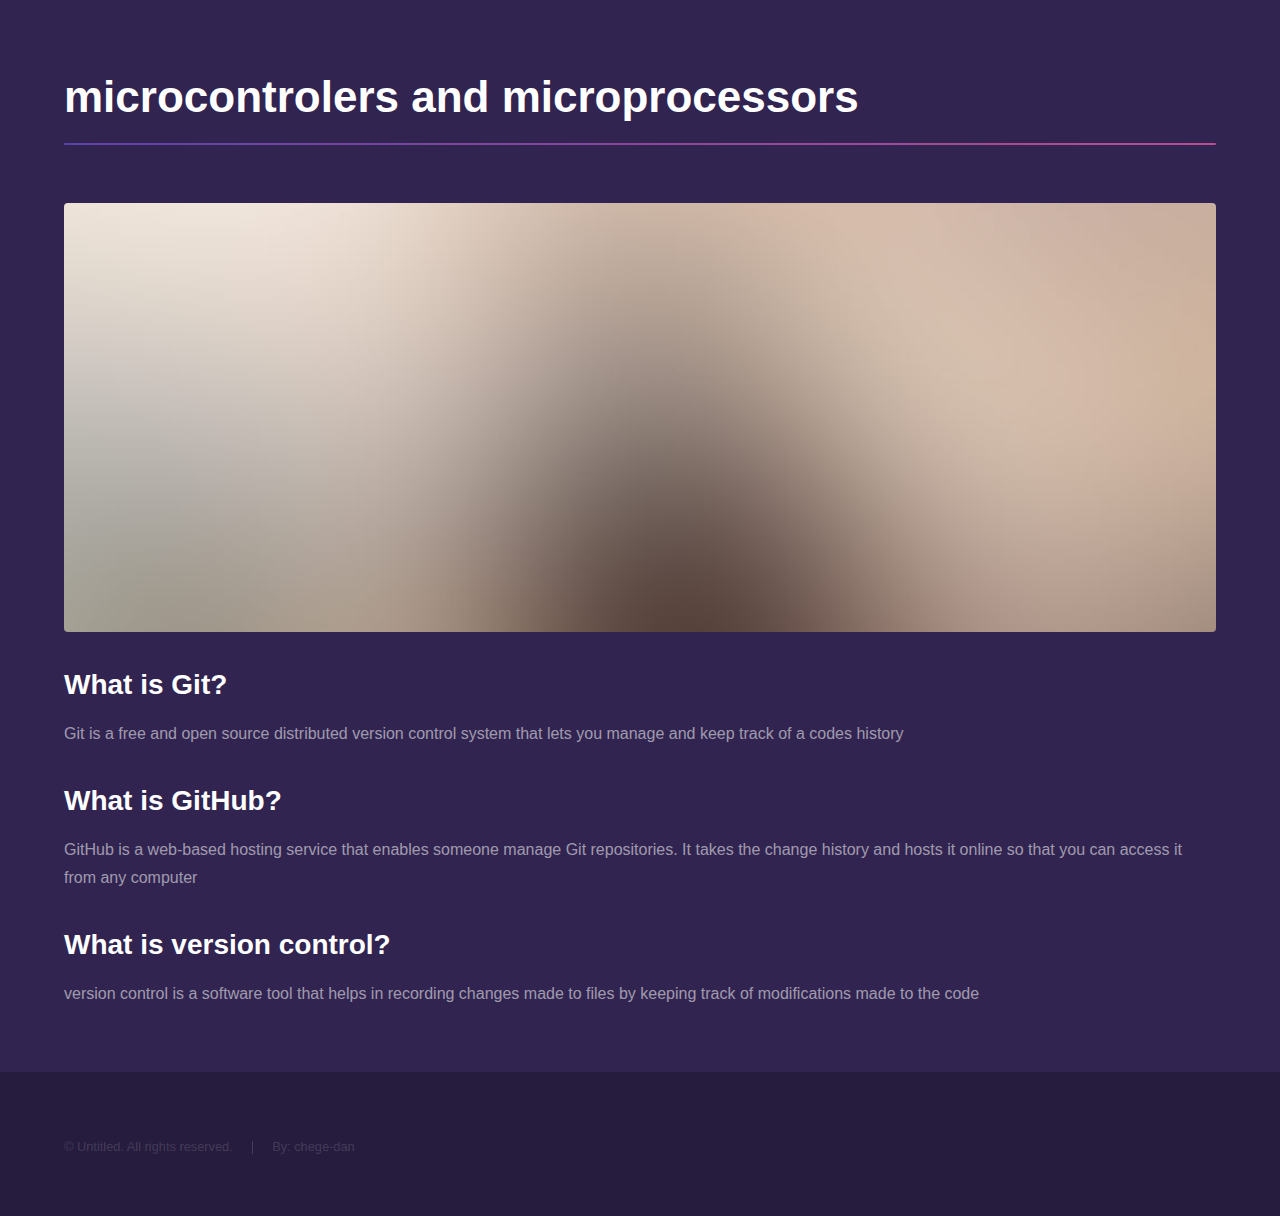
==== commit b44a9bcb: "assinment part one" ====
--- a/generic.html
+++ b/generic.html
@@ -4,7 +4,9 @@
 	html5up.net | @ajlkn
 	Free for personal and commercial use under the CCA 3.0 license (html5up.net/license)
 -->
+
 <html>
+	
 	<head>
 		<title>Generic - Hyperspace by HTML5 UP</title>
 		<meta charset="utf-8" />
@@ -14,17 +16,7 @@
 	</head>
 	<body class="is-preload">
 
-		<!-- Header -->
-			<header id="header">
-				<a href="index.html" class="title">Hyperspace</a>
-				<nav>
-					<ul>
-						<li><a href="index.html">Home</a></li>
-						<li><a href="generic.html" class="active">Generic</a></li>
-						<li><a href="elements.html">Elements</a></li>
-					</ul>
-				</nav>
-			</header>
+		
 
 		<!-- Wrapper -->
 			<div id="wrapper">
@@ -32,10 +24,14 @@
 				<!-- Main -->
 					<section id="main" class="wrapper">
 						<div class="inner">
-							<h1 class="major">A Generic Page</h1>
+							<h1 class="major">microcontrolers and microprocessors</h1>
 							<span class="image fit"><img src="images/pic04.jpg" alt="" /></span>
-							<p>Donec eget ex magna. Interdum et malesuada fames ac ante ipsum primis in faucibus. Pellentesque venenatis dolor imperdiet dolor mattis sagittis. Praesent rutrum sem diam, vitae egestas enim auctor sit amet. Pellentesque leo mauris, consectetur id ipsum sit amet, fergiat. Pellentesque in mi eu massa lacinia malesuada et a elit. Donec urna ex, lacinia in purus ac, pretium pulvinar mauris. Curabitur sapien risus, commodo eget turpis at, elementum convallis elit. Pellentesque enim turpis, hendrerit tristique.</p>
-							<p>Interdum et malesuada fames ac ante ipsum primis in faucibus. Pellentesque venenatis dolor imperdiet dolor mattis sagittis. Praesent rutrum sem diam, vitae egestas enim auctor sit amet. Pellentesque leo mauris, consectetur id ipsum sit amet, fersapien risus, commodo eget turpis at, elementum convallis elit. Pellentesque enim turpis, hendrerit tristique lorem ipsum dolor.</p>
+							<h2>What is Git?</h2>
+							<p>Git is a free and open source distributed version control system that lets you manage and keep track of a codes history</p>
+							<h2>What is GitHub?</h2>
+							<p>GitHub is a web-based hosting service that enables someone manage Git repositories. It takes the change history and hosts it online so that you can access it from any computer</p>
+							<h2>What is version control?</h2>
+							<p>version control is a software tool that helps in recording changes made to files by keeping track of modifications made to the code</p>
 						</div>
 					</section>
 
@@ -45,7 +41,7 @@
 			<footer id="footer" class="wrapper alt">
 				<div class="inner">
 					<ul class="menu">
-						<li>&copy; Untitled. All rights reserved.</li><li>Design: <a href="http://html5up.net">HTML5 UP</a></li>
+						<li>&copy; Untitled. All rights reserved.</li><li>By: chege-dan</li>
 					</ul>
 				</div>
 			</footer>
--- a/assets/css/main.css
+++ b/assets/css/main.css
@@ -3256,7 +3256,7 @@
 		}
 
 		.wrapper.style3 {
-			background-color: #b74e91;
+			background-color: #421432;
 		}
 
 		.wrapper.style3-alt {
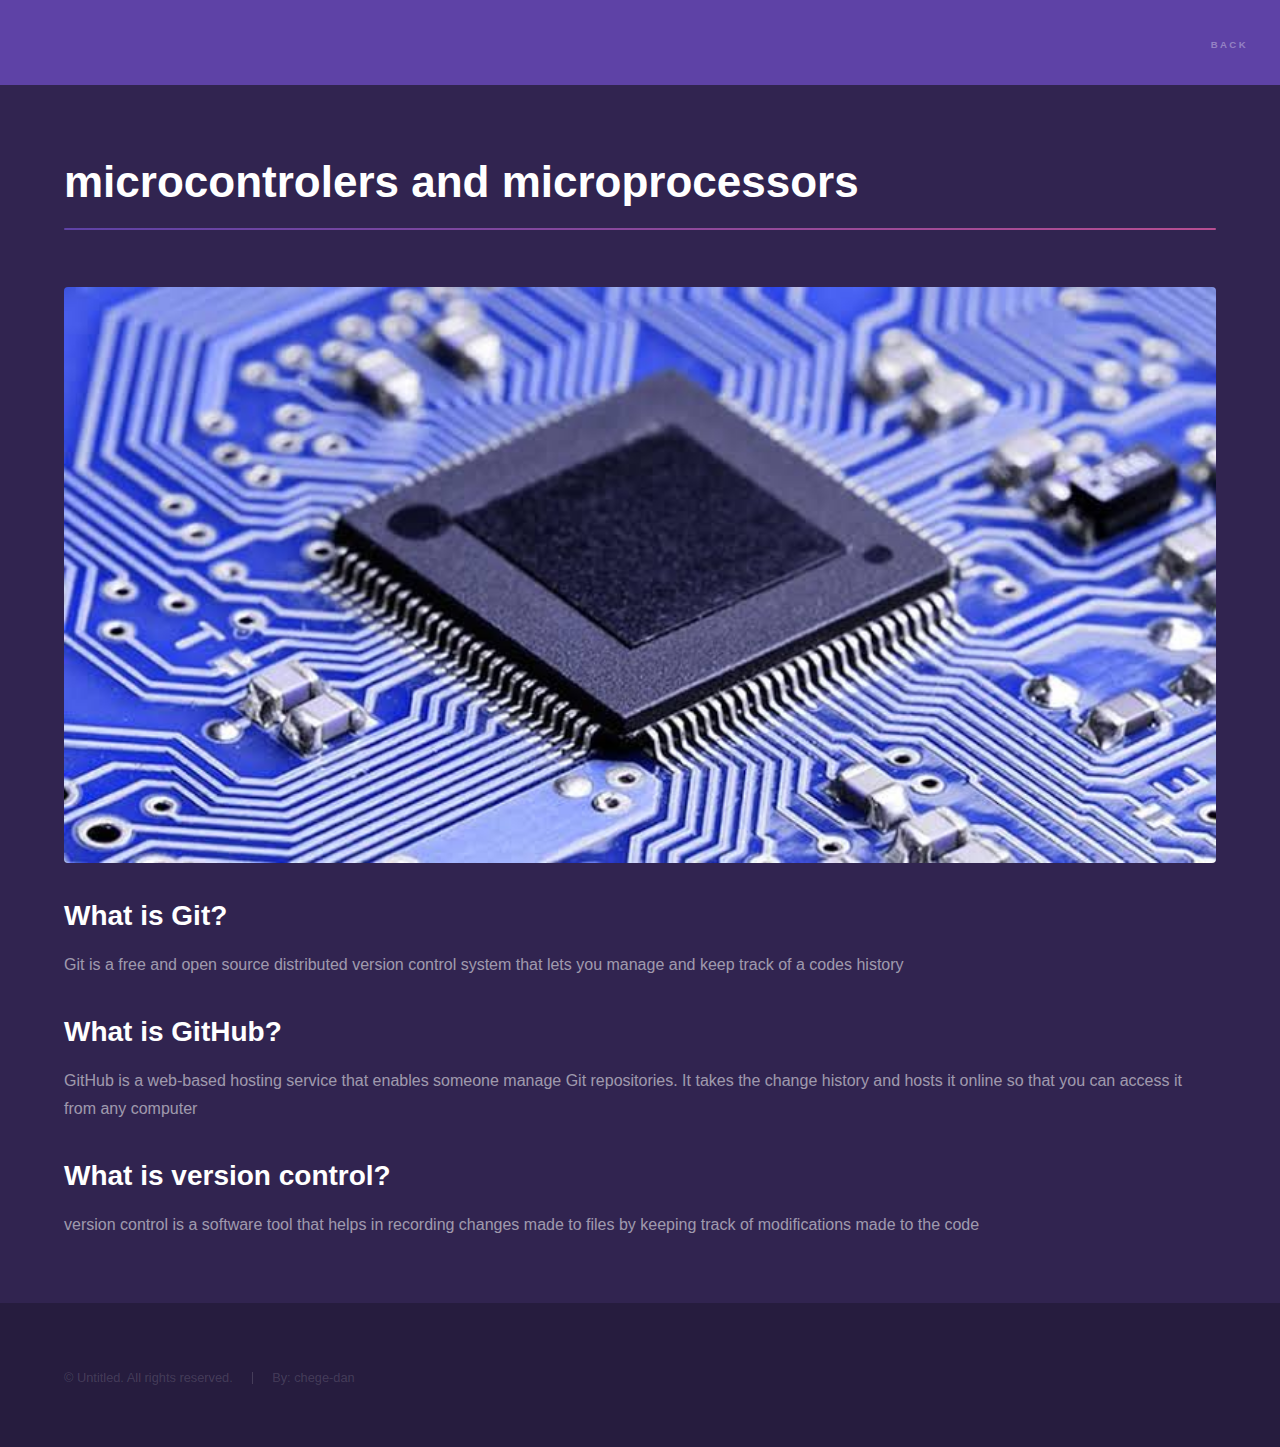
==== commit 2be24d52: "assinment part two" ====
--- a/generic.html
+++ b/generic.html
@@ -16,7 +16,16 @@
 	</head>
 	<body class="is-preload">
 
+		<!-- Header -->
+		<header id="header">
 		
+			<nav>
+				<ul>
+					<li><a href="index.html">back</a></li>
+					
+				</ul>
+			</nav>
+		</header>
 
 		<!-- Wrapper -->
 			<div id="wrapper">
@@ -25,7 +34,7 @@
 					<section id="main" class="wrapper">
 						<div class="inner">
 							<h1 class="major">microcontrolers and microprocessors</h1>
-							<span class="image fit"><img src="images/pic04.jpg" alt="" /></span>
+							<span class="image fit"><img src="images/pic02.jpg" alt="" /></span>
 							<h2>What is Git?</h2>
 							<p>Git is a free and open source distributed version control system that lets you manage and keep track of a codes history</p>
 							<h2>What is GitHub?</h2>
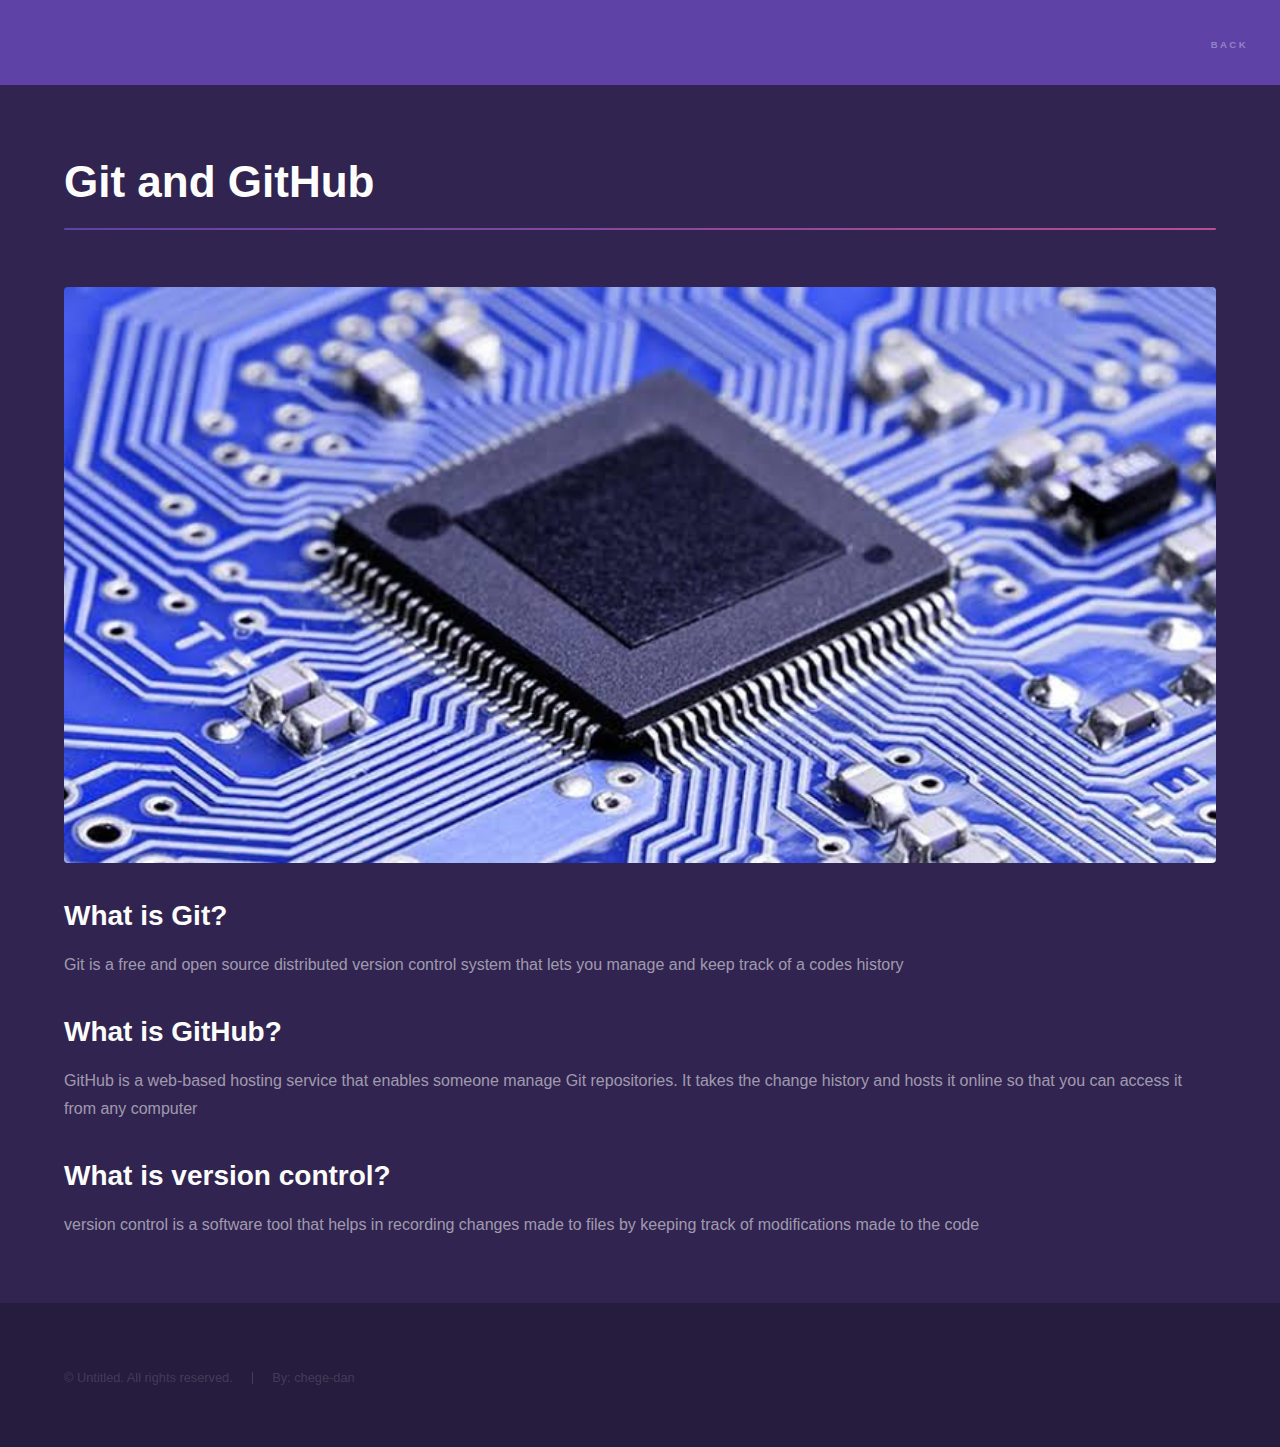
==== commit 9e405ac9: "transfer to ubuntu" ====
--- a/generic.html
+++ b/generic.html
@@ -8,7 +8,7 @@
 <html>
 	
 	<head>
-		<title>Generic - Hyperspace by HTML5 UP</title>
+		<title>Git and GitHub</title>
 		<meta charset="utf-8" />
 		<meta name="viewport" content="width=device-width, initial-scale=1, user-scalable=no" />
 		<link rel="stylesheet" href="assets/css/main.css" />
@@ -33,7 +33,7 @@
 				<!-- Main -->
 					<section id="main" class="wrapper">
 						<div class="inner">
-							<h1 class="major">microcontrolers and microprocessors</h1>
+							<h1 class="major">Git and GitHub</h1>
 							<span class="image fit"><img src="images/pic02.jpg" alt="" /></span>
 							<h2>What is Git?</h2>
 							<p>Git is a free and open source distributed version control system that lets you manage and keep track of a codes history</p>
